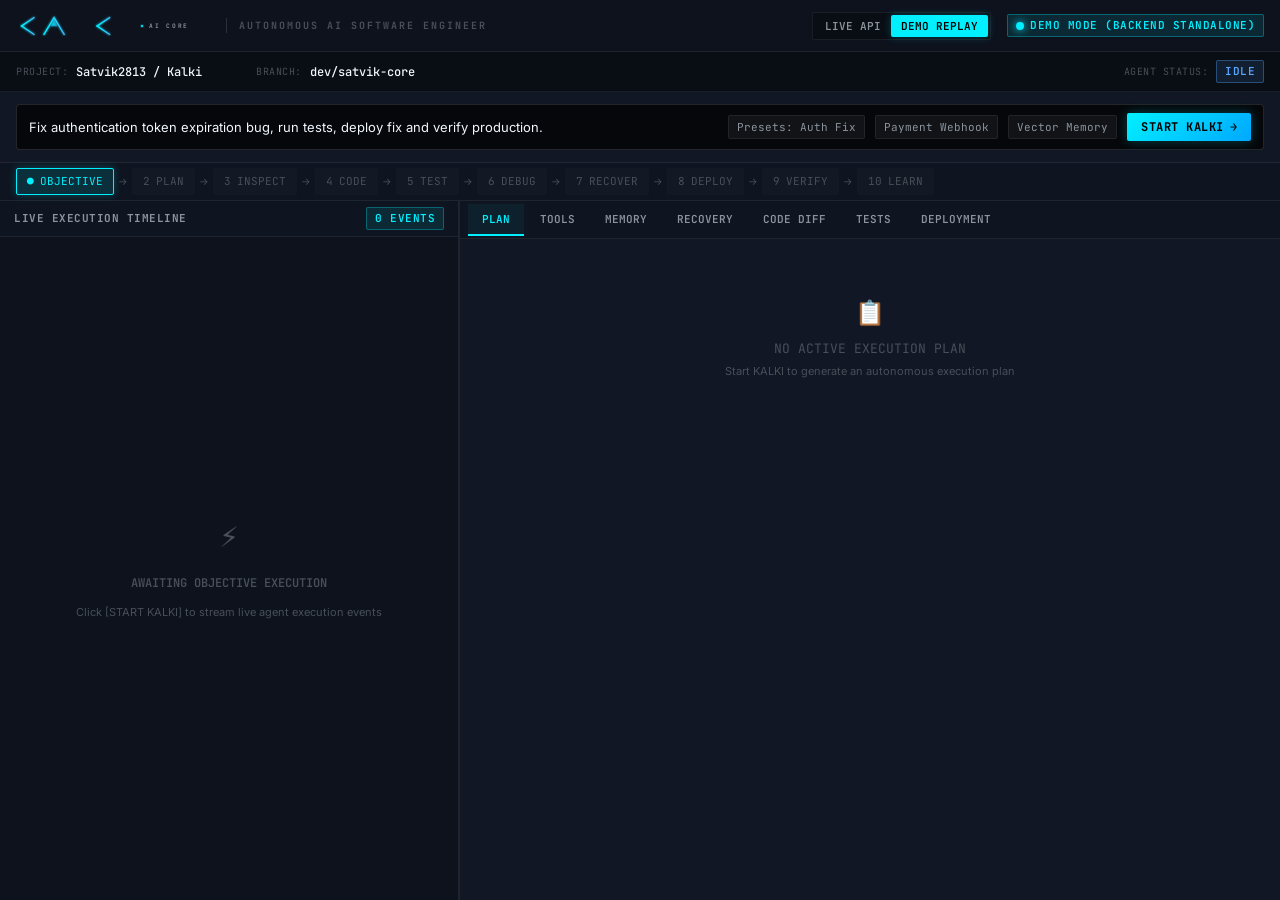
==== frontend/index.html @ 04164a13 "chore(frontend): initialize KALKI dashboard and autonomous execution workspace" ====
<!DOCTYPE html>
<html lang="en">
<head>
  <meta charset="UTF-8" />
  <meta name="viewport" content="width=device-width, initial-scale=1.0" />
  <title>KALKI — Autonomous AI Software Engineer</title>
  
  <!-- Google Fonts: Inter & JetBrains Mono -->
  <link rel="preconnect" href="https://fonts.googleapis.com">
  <link rel="preconnect" href="https://fonts.gstatic.com" crossorigin>
  <link href="https://fonts.googleapis.com/css2?family=Inter:wght@400;500;600;700&family=JetBrains+Mono:wght@400;500;600;700&display=swap" rel="stylesheet">
  
  <!-- CSS Styles -->
  <link rel="stylesheet" href="css/kalki-theme.css" />
  <link rel="stylesheet" href="css/components.css" />
</head>
<body>
  <div id="app-container">
    <!-- Header Component Target -->
    <div id="header-target"></div>

    <!-- Objective Input Component Target -->
    <div id="objective-target"></div>

    <!-- Stage Pipeline Ribbon Component Target -->
    <div id="stage-target"></div>

    <!-- Main Workspace (Split View) -->
    <main class="workspace-grid">
      <!-- Left HERO: Live Execution Timeline -->
      <section id="timeline-target" class="timeline-panel"></section>

      <!-- Right Work Area: Tabbed Control Center -->
      <section class="control-tabs-panel">
        <nav class="tabs-header">
          <button class="tab-btn active" data-tab="tab-plan">PLAN</button>
          <button class="tab-btn" data-tab="tab-tools">TOOLS</button>
          <button class="tab-btn" data-tab="tab-memory">MEMORY</button>
          <button class="tab-btn" data-tab="tab-recovery">RECOVERY</button>
          <button class="tab-btn" data-tab="tab-code">CODE DIFF</button>
          <button class="tab-btn" data-tab="tab-tests">TESTS</button>
          <button class="tab-btn" data-tab="tab-deploy">DEPLOYMENT</button>
        </nav>

        <div class="tab-content-area">
          <div id="tab-plan" class="tab-pane active"></div>
          <div id="tab-tools" class="tab-pane"></div>
          <div id="tab-memory" class="tab-pane"></div>
          <div id="tab-recovery" class="tab-pane"></div>
          <div id="tab-code" class="tab-pane"></div>
          <div id="tab-tests" class="tab-pane"></div>
          <div id="tab-deploy" class="tab-pane"></div>
        </div>
      </section>
    </main>
  </div>

  <!-- Entry Script -->
  <script type="module" src="js/app.js"></script>
</body>
</html>
---- frontend/css/kalki-theme.css ----
/* ==========================================================================
   KALKI — AUTONOMOUS AI SOFTWARE ENGINEER
   Theme & Design System Tokens
   ========================================================================== */

:root {
  /* Color Palette - Dark Engineering Environment */
  --bg-darkest: #05070a;
  --bg-dark: #090d14;
  --bg-surface: #0d121d;
  --bg-surface-hover: #131b2a;
  --bg-panel: #111724;
  --bg-panel-header: #0e1420;

  /* Text Colors */
  --text-primary: #f0f6fc;
  --text-secondary: #8b949e;
  --text-muted: #484f58;
  --text-bright: #ffffff;

  /* Accent & State Colors */
  --accent-cyan: #00f0ff;
  --accent-cyan-glow: rgba(0, 240, 255, 0.25);
  --accent-blue: #38bdf8;
  --accent-blue-glow: rgba(56, 189, 248, 0.25);
  --accent-purple: #a371f7;
  --accent-purple-glow: rgba(163, 113, 247, 0.25);

  /* Status Colors */
  --color-success: #3fb950;
  --color-success-bg: rgba(63, 185, 80, 0.12);
  --color-success-border: rgba(63, 185, 80, 0.35);

  --color-failure: #f85149;
  --color-failure-bg: rgba(248, 81, 73, 0.12);
  --color-failure-border: rgba(248, 81, 73, 0.35);

  --color-warning: #d29922;
  --color-warning-bg: rgba(210, 153, 34, 0.12);
  --color-warning-border: rgba(210, 153, 34, 0.35);

  --color-active: #58a6ff;
  --color-active-bg: rgba(88, 166, 255, 0.12);
  --color-active-border: rgba(88, 166, 255, 0.35);

  --color-memory: #a371f7;
  --color-memory-bg: rgba(163, 113, 247, 0.12);
  --color-memory-border: rgba(163, 113, 247, 0.35);

  /* Borders & Dividers */
  --border-subtle: rgba(255, 255, 255, 0.07);
  --border-main: rgba(255, 255, 255, 0.12);
  --border-cyan: rgba(0, 240, 255, 0.4);
  --border-glow: 0 0 10px rgba(0, 240, 255, 0.2);

  /* Fonts */
  --font-mono: 'JetBrains Mono', 'Fira Code', 'Cascadia Code', Consolas, monospace;
  --font-sans: 'Inter', system-ui, -apple-system, BlinkMacSystemFont, 'Segoe UI', Roboto, sans-serif;

  /* Layout Spacing */
  --radius-xs: 2px;
  --radius-sm: 4px;
  --radius-md: 6px;
  --radius-lg: 8px;
}

/* Reset & Base Reset */
* {
  box-sizing: border-box;
  margin: 0;
  padding: 0;
}

html, body {
  width: 100%;
  height: 100%;
  background-color: var(--bg-darkest);
  color: var(--text-primary);
  font-family: var(--font-sans);
  font-size: 13px;
  line-height: 1.5;
  overflow: hidden;
  -webkit-font-smoothing: antialiased;
  -moz-osx-font-smoothing: grayscale;
}

/* Background Engineering Grid Pattern */
body::before {
  content: '';
  position: fixed;
  top: 0;
  left: 0;
  width: 100vw;
  height: 100vh;
  background-image: 
    linear-gradient(to right, rgba(255, 255, 255, 0.02) 1px, transparent 1px),
    linear-gradient(to bottom, rgba(255, 255, 255, 0.02) 1px, transparent 1px);
  background-size: 40px 40px;
  pointer-events: none;
  z-index: 0;
}

/* Scrollbar Customization */
::-webkit-scrollbar {
  width: 6px;
  height: 6px;
}
::-webkit-scrollbar-track {
  background: var(--bg-dark);
}
::-webkit-scrollbar-thumb {
  background: var(--border-main);
  border-radius: var(--radius-xs);
}
::-webkit-scrollbar-thumb:hover {
  background: var(--text-muted);
}

/* Utility Monospace Classes */
.font-mono {
  font-family: var(--font-mono);
}

/* Utility Badges */
.badge {
  display: inline-flex;
  align-items: center;
  gap: 5px;
  padding: 2px 8px;
  border-radius: var(--radius-xs);
  font-family: var(--font-mono);
  font-size: 11px;
  font-weight: 600;
  letter-spacing: 0.5px;
  text-transform: uppercase;
  border: 1px solid transparent;
}

.badge-success {
  background: var(--color-success-bg);
  color: var(--color-success);
  border-color: var(--color-success-border);
}

.badge-failure {
  background: var(--color-failure-bg);
  color: var(--color-failure);
  border-color: var(--color-failure-border);
}

.badge-warning {
  background: var(--color-warning-bg);
  color: var(--color-warning);
  border-color: var(--color-warning-border);
}

.badge-active {
  background: var(--color-active-bg);
  color: var(--color-active);
  border-color: var(--color-active-border);
}

.badge-cyan {
  background: rgba(0, 240, 255, 0.1);
  color: var(--accent-cyan);
  border-color: rgba(0, 240, 255, 0.3);
}

.badge-purple {
  background: var(--color-memory-bg);
  color: var(--color-memory);
  border-color: var(--color-memory-border);
}

/* Status Indicator Dot */
.status-dot {
  width: 8px;
  height: 8px;
  border-radius: 50%;
  display: inline-block;
}

.status-dot.active {
  background-color: var(--accent-cyan);
  box-shadow: 0 0 8px var(--accent-cyan);
  animation: pulse-glow 2s infinite ease-in-out;
}

.status-dot.success {
  background-color: var(--color-success);
  box-shadow: 0 0 6px var(--color-success);
}

.status-dot.failure {
  background-color: var(--color-failure);
  box-shadow: 0 0 6px var(--color-failure);
}

.status-dot.warning {
  background-color: var(--color-warning);
  box-shadow: 0 0 6px var(--color-warning);
}

@keyframes pulse-glow {
  0%, 100% {
    opacity: 1;
    box-shadow: 0 0 8px var(--accent-cyan);
  }
  50% {
    opacity: 0.4;
    box-shadow: 0 0 2px var(--accent-cyan);
  }
}
---- frontend/css/components.css ----
/* ==========================================================================
   KALKI — Component Layout & Control Center Panel Styles
   ========================================================================== */

#app-container {
  display: flex;
  flex-direction: column;
  height: 100vh;
  width: 100vw;
  position: relative;
  z-index: 1;
}

/* --------------------------------------------------------------------------
   Header Bar
   -------------------------------------------------------------------------- */
.header-bar {
  display: flex;
  align-items: center;
  justify-content: space-between;
  height: 52px;
  padding: 0 16px;
  background: var(--bg-surface);
  border-bottom: 1px solid var(--border-subtle);
  flex-shrink: 0;
}

.header-left {
  display: flex;
  align-items: center;
  gap: 20px;
}

.kalki-wordmark-container {
  display: flex;
  align-items: center;
  gap: 12px;
}

.kalki-logo-svg {
  height: 28px;
  width: auto;
}

.kalki-subtitle {
  font-family: var(--font-mono);
  font-size: 10px;
  font-weight: 700;
  letter-spacing: 2px;
  color: var(--text-muted);
  text-transform: uppercase;
  border-left: 1px solid var(--border-main);
  padding-left: 12px;
}

.header-right {
  display: flex;
  align-items: center;
  gap: 16px;
}

.mode-toggle-group {
  display: flex;
  background: var(--bg-dark);
  border: 1px solid var(--border-subtle);
  border-radius: var(--radius-xs);
  padding: 2px;
}

.mode-btn {
  background: transparent;
  border: none;
  color: var(--text-secondary);
  font-family: var(--font-mono);
  font-size: 11px;
  font-weight: 600;
  padding: 4px 10px;
  cursor: pointer;
  border-radius: var(--radius-xs);
  transition: all 0.2s ease;
}

.mode-btn.active {
  background: var(--accent-cyan);
  color: #000;
  box-shadow: 0 0 8px var(--accent-cyan-glow);
}

/* --------------------------------------------------------------------------
   Project & Context Bar
   -------------------------------------------------------------------------- */
.context-bar {
  display: grid;
  grid-template-columns: 240px 1fr 220px;
  height: 40px;
  background: var(--bg-dark);
  border-bottom: 1px solid var(--border-subtle);
  align-items: center;
  padding: 0 16px;
  font-family: var(--font-mono);
  font-size: 12px;
  flex-shrink: 0;
}

.context-item {
  display: flex;
  align-items: center;
  gap: 8px;
  color: var(--text-secondary);
  white-space: nowrap;
  overflow: hidden;
  text-overflow: ellipsis;
}

.context-label {
  color: var(--text-muted);
  font-size: 10px;
  text-transform: uppercase;
  letter-spacing: 0.5px;
}

.context-val {
  color: var(--text-primary);
  font-weight: 500;
}

/* --------------------------------------------------------------------------
   Objective Input Area
   -------------------------------------------------------------------------- */
.objective-section {
  padding: 12px 16px;
  background: var(--bg-panel);
  border-bottom: 1px solid var(--border-subtle);
  flex-shrink: 0;
}

.objective-box {
  display: flex;
  gap: 12px;
  background: var(--bg-darkest);
  border: 1px solid var(--border-main);
  border-radius: var(--radius-sm);
  padding: 8px 12px;
  transition: border-color 0.2s ease;
}

.objective-box:focus-within {
  border-color: var(--accent-cyan);
  box-shadow: 0 0 10px var(--accent-cyan-glow);
}

.objective-input {
  flex: 1;
  background: transparent;
  border: none;
  color: var(--text-primary);
  font-family: var(--font-sans);
  font-size: 13px;
  outline: none;
}

.objective-actions {
  display: flex;
  align-items: center;
  gap: 10px;
}

.preset-btn {
  background: rgba(255, 255, 255, 0.05);
  border: 1px solid var(--border-subtle);
  color: var(--text-secondary);
  font-family: var(--font-mono);
  font-size: 11px;
  padding: 4px 8px;
  border-radius: var(--radius-xs);
  cursor: pointer;
  transition: all 0.2s ease;
}

.preset-btn:hover {
  background: rgba(255, 255, 255, 0.1);
  color: var(--text-primary);
}

.btn-kalki-primary {
  background: linear-gradient(135deg, var(--accent-cyan), #00a8ff);
  color: #000;
  font-family: var(--font-mono);
  font-size: 12px;
  font-weight: 700;
  padding: 6px 14px;
  border: none;
  border-radius: var(--radius-xs);
  cursor: pointer;
  letter-spacing: 0.5px;
  display: flex;
  align-items: center;
  gap: 6px;
  box-shadow: 0 0 12px var(--accent-cyan-glow);
  transition: transform 0.1s ease, box-shadow 0.2s ease;
}

.btn-kalki-primary:hover {
  transform: translateY(-1px);
  box-shadow: 0 0 16px var(--accent-cyan);
}

/* --------------------------------------------------------------------------
   Execution Workflow Stage Ribbon
   -------------------------------------------------------------------------- */
.stage-ribbon {
  display: flex;
  align-items: center;
  justify-content: space-between;
  height: 38px;
  background: var(--bg-panel-header);
  border-bottom: 1px solid var(--border-subtle);
  padding: 0 16px;
  flex-shrink: 0;
}

.stage-pipeline {
  display: flex;
  align-items: center;
  gap: 4px;
  width: 100%;
}

.stage-step {
  display: flex;
  align-items: center;
  gap: 6px;
  padding: 4px 10px;
  border-radius: var(--radius-xs);
  font-family: var(--font-mono);
  font-size: 11px;
  color: var(--text-muted);
  background: rgba(255, 255, 255, 0.02);
  border: 1px solid transparent;
  transition: all 0.3s ease;
}

.stage-step.completed {
  color: var(--color-success);
  background: var(--color-success-bg);
  border-color: var(--color-success-border);
}

.stage-step.active {
  color: var(--accent-cyan);
  background: rgba(0, 240, 255, 0.12);
  border-color: var(--accent-cyan);
  box-shadow: 0 0 8px var(--accent-cyan-glow);
  animation: pulse-glow 2s infinite;
}

.stage-step.failed {
  color: var(--color-failure);
  background: var(--color-failure-bg);
  border-color: var(--color-failure-border);
}

.stage-step.recovering {
  color: var(--color-warning);
  background: var(--color-warning-bg);
  border-color: var(--color-warning-border);
}

.stage-arrow {
  color: var(--text-muted);
  font-size: 10px;
}

/* --------------------------------------------------------------------------
   Main Execution Workspace (Split View)
   -------------------------------------------------------------------------- */
.workspace-grid {
  display: grid;
  grid-template-columns: 460px 1fr;
  flex: 1;
  overflow: hidden;
  background: var(--bg-darkest);
}

/* Left Hero: Live Execution Timeline */
.timeline-panel {
  display: flex;
  flex-direction: column;
  background: var(--bg-surface);
  border-right: 1px solid var(--border-subtle);
  overflow: hidden;
}

.panel-header {
  display: flex;
  align-items: center;
  justify-content: space-between;
  height: 36px;
  padding: 0 14px;
  background: var(--bg-panel-header);
  border-bottom: 1px solid var(--border-subtle);
  font-family: var(--font-mono);
  font-size: 11px;
  font-weight: 700;
  letter-spacing: 0.5px;
  color: var(--text-secondary);
  text-transform: uppercase;
}

.timeline-stream {
  flex: 1;
  overflow-y: auto;
  padding: 12px;
  display: flex;
  flex-direction: column;
  gap: 8px;
}

.timeline-event-card {
  display: flex;
  flex-direction: column;
  gap: 4px;
  background: var(--bg-panel);
  border: 1px solid var(--border-subtle);
  border-radius: var(--radius-sm);
  padding: 8px 10px;
  font-family: var(--font-mono);
  font-size: 12px;
  transition: all 0.2s ease;
  position: relative;
}

.timeline-event-card:hover {
  border-color: var(--border-main);
  background: var(--bg-surface-hover);
}

.timeline-event-card.type-PLAN_CREATED { border-left: 3px solid var(--accent-blue); }
.timeline-event-card.type-TOOL_STARTED { border-left: 3px solid var(--accent-cyan); }
.timeline-event-card.type-TOOL_COMPLETED { border-left: 3px solid var(--color-success); }
.timeline-event-card.type-TOOL_FAILED { border-left: 3px solid var(--color-failure); }
.timeline-event-card.type-MEMORY_RETRIEVED { border-left: 3px solid var(--accent-purple); }
.timeline-event-card.type-RECOVERY_STARTED { border-left: 3px solid var(--color-warning); }
.timeline-event-card.type-CODE_CHANGED { border-left: 3px solid #e36049; }

.event-meta-row {
  display: flex;
  align-items: center;
  justify-content: space-between;
}

.event-time {
  color: var(--text-muted);
  font-size: 11px;
}

.event-message {
  color: var(--text-primary);
  font-size: 12px;
  line-height: 1.4;
  word-break: break-word;
}

.event-details-json {
  margin-top: 6px;
  padding: 6px;
  background: rgba(0, 0, 0, 0.4);
  border: 1px solid var(--border-subtle);
  border-radius: var(--radius-xs);
  font-size: 11px;
  color: #a5d6ff;
  max-height: 120px;
  overflow-y: auto;
  white-space: pre-wrap;
}

/* Right Work Area: Tabbed Control Center */
.control-tabs-panel {
  display: flex;
  flex-direction: column;
  background: var(--bg-panel);
  overflow: hidden;
}

.tabs-header {
  display: flex;
  align-items: center;
  height: 38px;
  background: var(--bg-panel-header);
  border-bottom: 1px solid var(--border-subtle);
  padding: 0 8px;
  gap: 2px;
  overflow-x: auto;
  flex-shrink: 0;
}

.tab-btn {
  background: transparent;
  border: none;
  color: var(--text-secondary);
  font-family: var(--font-mono);
  font-size: 11px;
  font-weight: 600;
  padding: 8px 14px;
  cursor: pointer;
  border-bottom: 2px solid transparent;
  transition: all 0.2s ease;
  white-space: nowrap;
}

.tab-btn:hover {
  color: var(--text-primary);
  background: rgba(255, 255, 255, 0.02);
}

.tab-btn.active {
  color: var(--accent-cyan);
  border-bottom-color: var(--accent-cyan);
  background: rgba(0, 240, 255, 0.05);
}

.tab-content-area {
  flex: 1;
  overflow-y: auto;
  padding: 16px;
}

.tab-pane {
  display: none;
  height: 100%;
}

.tab-pane.active {
  display: block;
}

/* --------------------------------------------------------------------------
   Plan Panel Styles
   -------------------------------------------------------------------------- */
.plan-tree {
  display: flex;
  flex-direction: column;
  gap: 10px;
}

.plan-item {
  display: flex;
  align-items: flex-start;
  gap: 12px;
  background: var(--bg-surface);
  border: 1px solid var(--border-subtle);
  border-radius: var(--radius-sm);
  padding: 12px;
  font-family: var(--font-mono);
  transition: all 0.2s ease;
}

.plan-item.active {
  border-color: var(--accent-cyan);
  box-shadow: 0 0 10px var(--accent-cyan-glow);
  background: rgba(0, 240, 255, 0.03);
}

.plan-item-num {
  color: var(--text-muted);
  font-size: 12px;
  font-weight: 700;
  width: 24px;
}

.plan-item-body {
  flex: 1;
  display: flex;
  flex-direction: column;
  gap: 4px;
}

.plan-item-title {
  color: var(--text-primary);
  font-size: 13px;
  font-weight: 600;
}

.plan-item-tool {
  font-size: 11px;
  color: var(--accent-blue);
}

/* --------------------------------------------------------------------------
   Tool Activity Grid
   -------------------------------------------------------------------------- */
.tools-grid {
  display: grid;
  grid-template-columns: repeat(auto-fill, minmax(200px, 1fr));
  gap: 12px;
  margin-bottom: 16px;
}

.tool-card {
  background: var(--bg-surface);
  border: 1px solid var(--border-subtle);
  border-radius: var(--radius-sm);
  padding: 12px;
  display: flex;
  align-items: center;
  justify-content: space-between;
  font-family: var(--font-mono);
}

.tool-card.active {
  border-color: var(--accent-cyan);
  box-shadow: 0 0 8px var(--accent-cyan-glow);
}

/* --------------------------------------------------------------------------
   Memory Panel Cards
   -------------------------------------------------------------------------- */
.memory-card {
  background: var(--bg-surface);
  border: 1px solid var(--color-memory-border);
  border-radius: var(--radius-md);
  padding: 16px;
  margin-bottom: 12px;
  box-shadow: 0 0 15px var(--accent-purple-glow);
}

.memory-header {
  display: flex;
  align-items: center;
  justify-content: space-between;
  margin-bottom: 10px;
}

.memory-similarity {
  font-family: var(--font-mono);
  font-size: 14px;
  font-weight: 700;
  color: var(--accent-purple);
}

/* --------------------------------------------------------------------------
   Failure Recovery Stepper
   -------------------------------------------------------------------------- */
.recovery-container {
  display: flex;
  flex-direction: column;
  gap: 12px;
  background: var(--bg-surface);
  border: 1px solid var(--color-warning-border);
  border-radius: var(--radius-md);
  padding: 16px;
}

.recovery-step {
  display: flex;
  align-items: center;
  gap: 12px;
  padding: 8px 12px;
  background: var(--bg-dark);
  border: 1px solid var(--border-subtle);
  border-radius: var(--radius-xs);
  font-family: var(--font-mono);
  font-size: 12px;
}

/* --------------------------------------------------------------------------
   Code Diff Viewer
   -------------------------------------------------------------------------- */
.diff-container {
  display: flex;
  flex-direction: column;
  height: 100%;
  background: var(--bg-darkest);
  border: 1px solid var(--border-subtle);
  border-radius: var(--radius-sm);
  overflow: hidden;
  font-family: var(--font-mono);
}

.diff-header {
  display: flex;
  align-items: center;
  justify-content: space-between;
  padding: 8px 12px;
  background: var(--bg-panel-header);
  border-bottom: 1px solid var(--border-subtle);
  font-size: 12px;
}

.diff-body {
  flex: 1;
  overflow-y: auto;
  padding: 12px;
  font-size: 12px;
  line-height: 1.6;
}

.diff-line {
  display: flex;
  white-space: pre-wrap;
}

.diff-line.add {
  background: rgba(63, 185, 80, 0.15);
  color: #7ee787;
}

.diff-line.del {
  background: rgba(248, 81, 73, 0.15);
  color: #ffa198;
}

.diff-num {
  width: 40px;
  color: var(--text-muted);
  user-select: none;
}

/* --------------------------------------------------------------------------
   Human Approval Modal / Banner
   -------------------------------------------------------------------------- */
.approval-banner {
  background: var(--color-warning-bg);
  border: 1px solid var(--color-warning-border);
  border-radius: var(--radius-md);
  padding: 16px;
  margin-bottom: 16px;
  display: flex;
  align-items: center;
  justify-content: space-between;
}

.approval-actions {
  display: flex;
  gap: 10px;
}

.btn-approve {
  background: var(--color-success);
  color: #000;
  font-family: var(--font-mono);
  font-weight: 700;
  padding: 6px 14px;
  border: none;
  border-radius: var(--radius-xs);
  cursor: pointer;
}
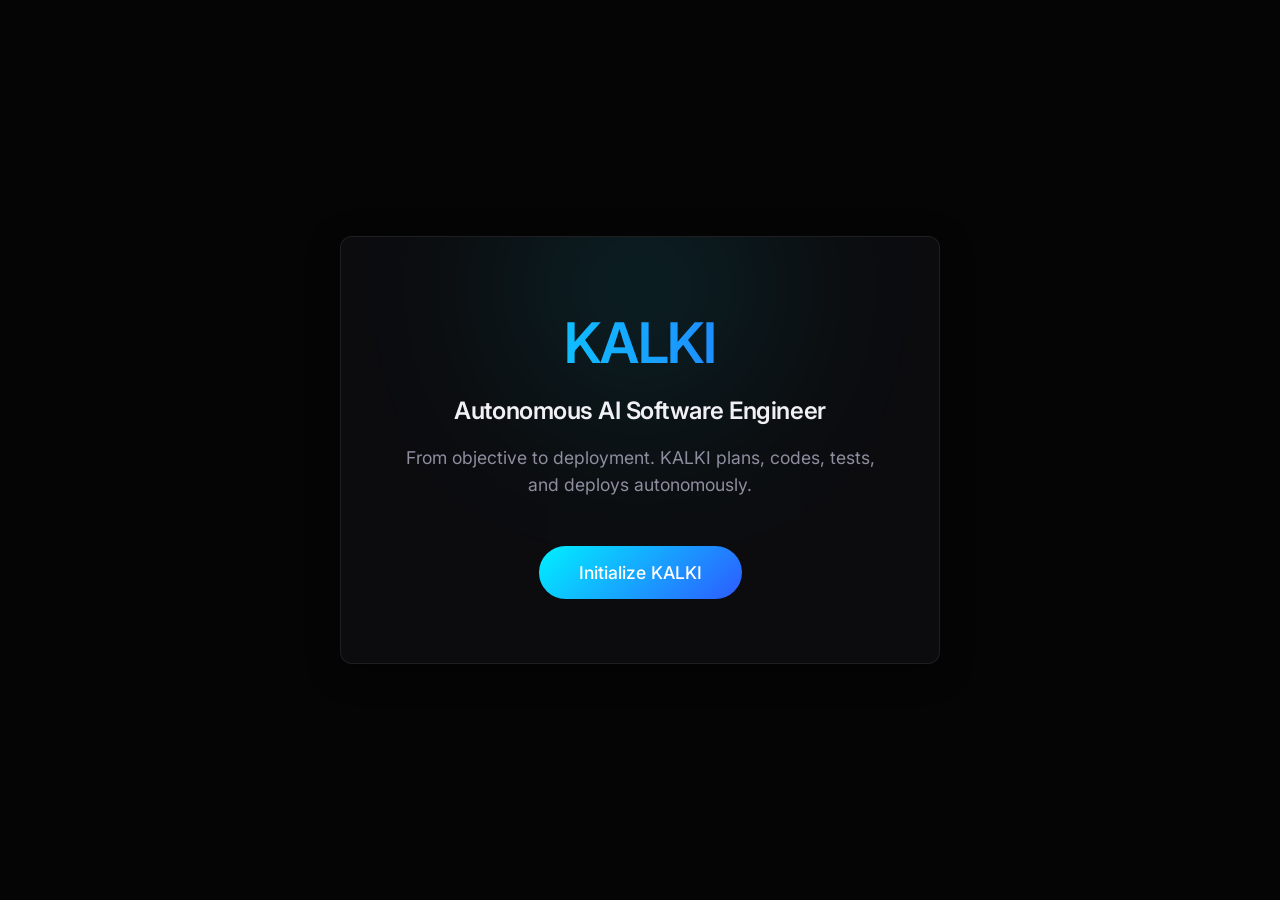
==== commit 93e07c83: "feat(frontend): premium UI with landing/auth/project-selection flow - Landing view: glassmorphism he" ====
--- a/frontend/index.html
+++ b/frontend/index.html
@@ -15,44 +15,104 @@
   <link rel="stylesheet" href="css/components.css" />
 </head>
 <body>
+  
+  <!-- View Container -->
   <div id="app-container">
-    <!-- Header Component Target -->
-    <div id="header-target"></div>
 
-    <!-- Objective Input Component Target -->
-    <div id="objective-target"></div>
+    <!-- 1. LANDING VIEW -->
+    <section id="landing-view" class="view-section active">
+      <div class="landing-hero glass-panel">
+        <div class="glow-orb"></div>
+        <h1 class="text-gradient">KALKI</h1>
+        <h2>Autonomous AI Software Engineer</h2>
+        <p class="subtitle">From objective to deployment. KALKI plans, codes, tests, and deploys autonomously.</p>
+        <button id="btn-enter-kalki" class="btn btn-accent btn-large mt-4">Initialize KALKI</button>
+      </div>
+    </section>
 
-    <!-- Stage Pipeline Ribbon Component Target -->
-    <div id="stage-target"></div>
+    <!-- 2. AUTH VIEW -->
+    <section id="auth-view" class="view-section hidden">
+      <div class="auth-card glass-panel">
+        <h2>Authentication</h2>
+        <p class="text-muted mb-4">Secure connection required for deployment tools.</p>
+        <button class="btn btn-primary w-100 mb-2" id="btn-auth-google" disabled>
+          <svg width="18" height="18" viewBox="0 0 24 24" fill="currentColor"><path d="M12.545,10.239v3.821h5.445c-0.712,2.315-2.647,3.972-5.445,3.972c-3.332,0-6.033-2.701-6.033-6.032s2.701-6.032,6.033-6.032c1.498,0,2.866,0.549,3.921,1.453l2.814-2.814C17.503,2.988,15.139,2,12.545,2C7.021,2,2.543,6.477,2.543,12s4.478,10,10.002,10c8.396,0,10.249-7.85,9.426-11.761H12.545z"/></svg>
+          Continue with Google (Deferred)
+        </button>
+        <button class="btn w-100" id="btn-auth-guest">Continue as Guest (Local Only)</button>
+      </div>
+    </section>
 
-    <!-- Main Workspace (Split View) -->
-    <main class="workspace-grid">
-      <!-- Left HERO: Live Execution Timeline -->
-      <section id="timeline-target" class="timeline-panel"></section>
+    <!-- 3. PROJECT SELECTION VIEW -->
+    <section id="project-view" class="view-section hidden">
+      <div class="project-card glass-panel">
+        <h2>Select Project</h2>
+        <p class="text-muted mb-4">Choose your target engineering environment.</p>
+        
+        <div class="project-options">
+          <div class="project-option" id="opt-github">
+            <h3>GitHub Repository</h3>
+            <p class="text-muted">Remote PR workflow</p>
+          </div>
+          <div class="project-option" id="opt-vercel">
+            <h3>Vercel Project</h3>
+            <p class="text-muted">Cloud deployment</p>
+          </div>
+          <div class="project-option" id="opt-local">
+            <h3>Local Workspace</h3>
+            <p class="text-muted">Filesystem access</p>
+          </div>
+        </div>
 
-      <!-- Right Work Area: Tabbed Control Center -->
-      <section class="control-tabs-panel">
-        <nav class="tabs-header">
-          <button class="tab-btn active" data-tab="tab-plan">PLAN</button>
-          <button class="tab-btn" data-tab="tab-tools">TOOLS</button>
-          <button class="tab-btn" data-tab="tab-memory">MEMORY</button>
-          <button class="tab-btn" data-tab="tab-recovery">RECOVERY</button>
-          <button class="tab-btn" data-tab="tab-code">CODE DIFF</button>
-          <button class="tab-btn" data-tab="tab-tests">TESTS</button>
-          <button class="tab-btn" data-tab="tab-deploy">DEPLOYMENT</button>
-        </nav>
+        <div class="mt-4 flex-between">
+          <button class="btn" id="btn-back-auth">Back</button>
+          <button class="btn btn-accent" id="btn-confirm-project" disabled>Confirm Environment</button>
+        </div>
+      </div>
+    </section>
 
-        <div class="tab-content-area">
-          <div id="tab-plan" class="tab-pane active"></div>
-          <div id="tab-tools" class="tab-pane"></div>
-          <div id="tab-memory" class="tab-pane"></div>
-          <div id="tab-recovery" class="tab-pane"></div>
-          <div id="tab-code" class="tab-pane"></div>
-          <div id="tab-tests" class="tab-pane"></div>
-          <div id="tab-deploy" class="tab-pane"></div>
-        </div>
-      </section>
-    </main>
+    <!-- 4. MAIN WORKSPACE VIEW -->
+    <section id="workspace-view" class="view-section hidden">
+      
+      <!-- Header Component Target -->
+      <div id="header-target"></div>
+
+      <!-- Objective Input Component Target -->
+      <div id="objective-target"></div>
+
+      <!-- Stage Pipeline Ribbon Component Target -->
+      <div id="stage-target"></div>
+
+      <!-- Main Workspace (Split View) -->
+      <main class="workspace-grid">
+        <!-- Left HERO: Live Execution Timeline -->
+        <section id="timeline-target" class="timeline-panel glass-panel"></section>
+
+        <!-- Right Work Area: Tabbed Control Center -->
+        <section class="control-tabs-panel glass-panel">
+          <nav class="tabs-header">
+            <button class="tab-btn active" data-tab="tab-plan">PLAN</button>
+            <button class="tab-btn" data-tab="tab-tools">TOOLS</button>
+            <button class="tab-btn" data-tab="tab-memory">MEMORY</button>
+            <button class="tab-btn" data-tab="tab-recovery">RECOVERY</button>
+            <button class="tab-btn" data-tab="tab-code">CODE DIFF</button>
+            <button class="tab-btn" data-tab="tab-tests">TESTS</button>
+            <button class="tab-btn" data-tab="tab-deploy">DEPLOYMENT</button>
+          </nav>
+
+          <div class="tab-content-area">
+            <div id="tab-plan" class="tab-pane active"></div>
+            <div id="tab-tools" class="tab-pane"></div>
+            <div id="tab-memory" class="tab-pane"></div>
+            <div id="tab-recovery" class="tab-pane"></div>
+            <div id="tab-code" class="tab-pane"></div>
+            <div id="tab-tests" class="tab-pane"></div>
+            <div id="tab-deploy" class="tab-pane"></div>
+          </div>
+        </section>
+      </main>
+    </section>
+
   </div>
 
   <!-- Entry Script -->
--- a/frontend/css/kalki-theme.css
+++ b/frontend/css/kalki-theme.css
@@ -1,213 +1,197 @@
-/* ==========================================================================
-   KALKI — AUTONOMOUS AI SOFTWARE ENGINEER
-   Theme & Design System Tokens
-   ========================================================================== */
-
 :root {
-  /* Color Palette - Dark Engineering Environment */
-  --bg-darkest: #05070a;
-  --bg-dark: #090d14;
-  --bg-surface: #0d121d;
-  --bg-surface-hover: #131b2a;
-  --bg-panel: #111724;
-  --bg-panel-header: #0e1420;
-
+  /* Typography */
+  --font-primary: 'Inter', -apple-system, sans-serif;
+  --font-mono: 'JetBrains Mono', 'Fira Code', monospace;
+  
+  /* Color Palette - Deep Premium Dark */
+  --bg-darker: #050505;
+  --bg-dark: #0a0a0c;
+  --bg-panel: #111114;
+  --bg-glass: rgba(17, 17, 20, 0.7);
+  --bg-glass-hover: rgba(25, 25, 30, 0.8);
+  
+  /* Core Accents */
+  --accent-cyan: #00f0ff;
+  --accent-magenta: #ff003c;
+  --accent-blue: #2d5bff;
+  
   /* Text Colors */
-  --text-primary: #f0f6fc;
-  --text-secondary: #8b949e;
-  --text-muted: #484f58;
-  --text-bright: #ffffff;
-
-  /* Accent & State Colors */
-  --accent-cyan: #00f0ff;
-  --accent-cyan-glow: rgba(0, 240, 255, 0.25);
-  --accent-blue: #38bdf8;
-  --accent-blue-glow: rgba(56, 189, 248, 0.25);
-  --accent-purple: #a371f7;
-  --accent-purple-glow: rgba(163, 113, 247, 0.25);
-
+  --text-main: #f0f0f5;
+  --text-muted: #8e8e9f;
+  --text-dark: #1a1a20;
+  
   /* Status Colors */
-  --color-success: #3fb950;
-  --color-success-bg: rgba(63, 185, 80, 0.12);
-  --color-success-border: rgba(63, 185, 80, 0.35);
-
-  --color-failure: #f85149;
-  --color-failure-bg: rgba(248, 81, 73, 0.12);
-  --color-failure-border: rgba(248, 81, 73, 0.35);
-
-  --color-warning: #d29922;
-  --color-warning-bg: rgba(210, 153, 34, 0.12);
-  --color-warning-border: rgba(210, 153, 34, 0.35);
-
-  --color-active: #58a6ff;
-  --color-active-bg: rgba(88, 166, 255, 0.12);
-  --color-active-border: rgba(88, 166, 255, 0.35);
-
-  --color-memory: #a371f7;
-  --color-memory-bg: rgba(163, 113, 247, 0.12);
-  --color-memory-border: rgba(163, 113, 247, 0.35);
-
-  /* Borders & Dividers */
-  --border-subtle: rgba(255, 255, 255, 0.07);
-  --border-main: rgba(255, 255, 255, 0.12);
-  --border-cyan: rgba(0, 240, 255, 0.4);
+  --status-success: #00ff88;
+  --status-warning: #ffb800;
+  --status-error: #ff3366;
+  --status-active: #00f0ff;
+  
+  /* Borders & Shadows */
+  --border-light: rgba(255, 255, 255, 0.08);
   --border-glow: 0 0 10px rgba(0, 240, 255, 0.2);
-
-  /* Fonts */
-  --font-mono: 'JetBrains Mono', 'Fira Code', 'Cascadia Code', Consolas, monospace;
-  --font-sans: 'Inter', system-ui, -apple-system, BlinkMacSystemFont, 'Segoe UI', Roboto, sans-serif;
-
-  /* Layout Spacing */
-  --radius-xs: 2px;
-  --radius-sm: 4px;
-  --radius-md: 6px;
-  --radius-lg: 8px;
+  --shadow-panel: 0 8px 32px rgba(0, 0, 0, 0.4);
+  
+  /* Layout Metrics */
+  --radius-sm: 6px;
+  --radius-md: 12px;
+  --radius-lg: 16px;
+  --transition: all 0.2s cubic-bezier(0.4, 0, 0.2, 1);
 }
 
-/* Reset & Base Reset */
 * {
   box-sizing: border-box;
   margin: 0;
   padding: 0;
 }
 
-html, body {
-  width: 100%;
-  height: 100%;
-  background-color: var(--bg-darkest);
-  color: var(--text-primary);
-  font-family: var(--font-sans);
-  font-size: 13px;
+body {
+  font-family: var(--font-primary);
+  background-color: var(--bg-darker);
+  color: var(--text-main);
   line-height: 1.5;
-  overflow: hidden;
+  overflow: hidden; /* Stop whole page scrolling */
   -webkit-font-smoothing: antialiased;
-  -moz-osx-font-smoothing: grayscale;
 }
 
-/* Background Engineering Grid Pattern */
-body::before {
-  content: '';
-  position: fixed;
-  top: 0;
-  left: 0;
-  width: 100vw;
-  height: 100vh;
-  background-image: 
-    linear-gradient(to right, rgba(255, 255, 255, 0.02) 1px, transparent 1px),
-    linear-gradient(to bottom, rgba(255, 255, 255, 0.02) 1px, transparent 1px);
-  background-size: 40px 40px;
-  pointer-events: none;
-  z-index: 0;
+/* Glassmorphism Utilities */
+.glass-panel {
+  background: var(--bg-glass);
+  backdrop-filter: blur(12px);
+  -webkit-backdrop-filter: blur(12px);
+  border: 1px solid var(--border-light);
+  border-radius: var(--radius-md);
+  box-shadow: var(--shadow-panel);
 }
 
-/* Scrollbar Customization */
+/* Typography Utilities */
+.text-gradient {
+  background: linear-gradient(90deg, var(--accent-cyan), var(--accent-blue));
+  -webkit-background-clip: text;
+  -webkit-text-fill-color: transparent;
+}
+
+h1, h2, h3, h4 {
+  font-weight: 600;
+  letter-spacing: -0.02em;
+}
+
+.mono {
+  font-family: var(--font-mono);
+}
+
+/* Base Buttons */
+.btn {
+  background: var(--bg-panel);
+  color: var(--text-main);
+  border: 1px solid var(--border-light);
+  padding: 0.5rem 1rem;
+  border-radius: var(--radius-sm);
+  font-family: var(--font-primary);
+  font-weight: 500;
+  font-size: 0.875rem;
+  cursor: pointer;
+  transition: var(--transition);
+  display: inline-flex;
+  align-items: center;
+  justify-content: center;
+  gap: 0.5rem;
+}
+
+.btn:hover {
+  background: var(--bg-glass-hover);
+  border-color: rgba(255, 255, 255, 0.2);
+}
+
+.btn-primary {
+  background: var(--text-main);
+  color: var(--bg-darker);
+  border: none;
+}
+
+.btn-primary:hover {
+  background: #fff;
+  transform: translateY(-1px);
+  box-shadow: var(--border-glow);
+}
+
+.btn-accent {
+  background: linear-gradient(135deg, var(--accent-cyan), var(--accent-blue));
+  color: #fff;
+  border: none;
+}
+
+.btn-accent:hover {
+  filter: brightness(1.2);
+  box-shadow: 0 0 15px rgba(0, 240, 255, 0.4);
+}
+
+/* Badges */
+.badge {
+  padding: 0.25rem 0.75rem;
+  border-radius: 9999px;
+  font-size: 0.75rem;
+  font-weight: 600;
+  text-transform: uppercase;
+  letter-spacing: 0.05em;
+  display: inline-block;
+}
+
+.badge-active {
+  background: rgba(0, 240, 255, 0.1);
+  color: var(--accent-cyan);
+  border: 1px solid rgba(0, 240, 255, 0.2);
+  box-shadow: var(--border-glow);
+}
+
+.badge-success {
+  background: rgba(0, 255, 136, 0.1);
+  color: var(--status-success);
+  border: 1px solid rgba(0, 255, 136, 0.2);
+}
+
+.badge-warning {
+  background: rgba(255, 184, 0, 0.1);
+  color: var(--status-warning);
+  border: 1px solid rgba(255, 184, 0, 0.2);
+}
+
+.badge-error {
+  background: rgba(255, 51, 102, 0.1);
+  color: var(--status-error);
+  border: 1px solid rgba(255, 51, 102, 0.2);
+}
+
+/* Inputs */
+.input-base {
+  background: var(--bg-dark);
+  border: 1px solid var(--border-light);
+  color: var(--text-main);
+  border-radius: var(--radius-sm);
+  padding: 0.75rem 1rem;
+  font-family: var(--font-primary);
+  font-size: 0.9rem;
+  width: 100%;
+  transition: var(--transition);
+}
+
+.input-base:focus {
+  outline: none;
+  border-color: var(--accent-cyan);
+  box-shadow: 0 0 0 1px var(--accent-cyan);
+}
+
+/* Scrollbars */
 ::-webkit-scrollbar {
-  width: 6px;
-  height: 6px;
+  width: 8px;
+  height: 8px;
 }
 ::-webkit-scrollbar-track {
-  background: var(--bg-dark);
+  background: transparent;
 }
 ::-webkit-scrollbar-thumb {
-  background: var(--border-main);
-  border-radius: var(--radius-xs);
+  background: #333;
+  border-radius: 4px;
 }
 ::-webkit-scrollbar-thumb:hover {
   background: var(--text-muted);
 }
-
-/* Utility Monospace Classes */
-.font-mono {
-  font-family: var(--font-mono);
-}
-
-/* Utility Badges */
-.badge {
-  display: inline-flex;
-  align-items: center;
-  gap: 5px;
-  padding: 2px 8px;
-  border-radius: var(--radius-xs);
-  font-family: var(--font-mono);
-  font-size: 11px;
-  font-weight: 600;
-  letter-spacing: 0.5px;
-  text-transform: uppercase;
-  border: 1px solid transparent;
-}
-
-.badge-success {
-  background: var(--color-success-bg);
-  color: var(--color-success);
-  border-color: var(--color-success-border);
-}
-
-.badge-failure {
-  background: var(--color-failure-bg);
-  color: var(--color-failure);
-  border-color: var(--color-failure-border);
-}
-
-.badge-warning {
-  background: var(--color-warning-bg);
-  color: var(--color-warning);
-  border-color: var(--color-warning-border);
-}
-
-.badge-active {
-  background: var(--color-active-bg);
-  color: var(--color-active);
-  border-color: var(--color-active-border);
-}
-
-.badge-cyan {
-  background: rgba(0, 240, 255, 0.1);
-  color: var(--accent-cyan);
-  border-color: rgba(0, 240, 255, 0.3);
-}
-
-.badge-purple {
-  background: var(--color-memory-bg);
-  color: var(--color-memory);
-  border-color: var(--color-memory-border);
-}
-
-/* Status Indicator Dot */
-.status-dot {
-  width: 8px;
-  height: 8px;
-  border-radius: 50%;
-  display: inline-block;
-}
-
-.status-dot.active {
-  background-color: var(--accent-cyan);
-  box-shadow: 0 0 8px var(--accent-cyan);
-  animation: pulse-glow 2s infinite ease-in-out;
-}
-
-.status-dot.success {
-  background-color: var(--color-success);
-  box-shadow: 0 0 6px var(--color-success);
-}
-
-.status-dot.failure {
-  background-color: var(--color-failure);
-  box-shadow: 0 0 6px var(--color-failure);
-}
-
-.status-dot.warning {
-  background-color: var(--color-warning);
-  box-shadow: 0 0 6px var(--color-warning);
-}
-
-@keyframes pulse-glow {
-  0%, 100% {
-    opacity: 1;
-    box-shadow: 0 0 8px var(--accent-cyan);
-  }
-  50% {
-    opacity: 0.4;
-    box-shadow: 0 0 2px var(--accent-cyan);
-  }
-}
--- a/frontend/css/components.css
+++ b/frontend/css/components.css
@@ -645,3 +645,135 @@
   border-radius: var(--radius-xs);
   cursor: pointer;
 }
+
+/* View Sections */
+.view-section {
+  display: none;
+  width: 100%;
+  height: 100%;
+  align-items: center;
+  justify-content: center;
+  animation: fadeIn 0.3s ease-out;
+}
+.view-section.active {
+  display: flex;
+  flex-direction: column;
+}
+@keyframes fadeIn {
+  from { opacity: 0; transform: translateY(10px); }
+  to { opacity: 1; transform: translateY(0); }
+}
+
+/* Landing Hero */
+.landing-hero {
+  padding: 4rem;
+  text-align: center;
+  position: relative;
+  overflow: hidden;
+  max-width: 600px;
+}
+.glow-orb {
+  position: absolute;
+  top: -50px;
+  left: 50%;
+  transform: translateX(-50%);
+  width: 200px;
+  height: 200px;
+  background: var(--accent-cyan);
+  filter: blur(100px);
+  opacity: 0.15;
+  z-index: 0;
+}
+.landing-hero h1 {
+  font-size: 3.5rem;
+  margin-bottom: 0.5rem;
+  position: relative;
+  z-index: 1;
+}
+.landing-hero h2 {
+  font-size: 1.5rem;
+  color: var(--text-main);
+  margin-bottom: 1rem;
+  position: relative;
+  z-index: 1;
+}
+.landing-hero .subtitle {
+  color: var(--text-muted);
+  margin-bottom: 2rem;
+  font-size: 1.1rem;
+  position: relative;
+  z-index: 1;
+}
+.btn-large {
+  padding: 1rem 2.5rem;
+  font-size: 1.1rem;
+  border-radius: 99px;
+  position: relative;
+  z-index: 1;
+}
+
+/* Utility */
+.w-100 { width: 100%; }
+.mb-2 { margin-bottom: 0.5rem; }
+.mb-4 { margin-bottom: 1rem; }
+.mt-4 { margin-top: 1rem; }
+.flex-between { display: flex; justify-content: space-between; align-items: center; }
+.hidden { display: none !important; }
+
+/* Auth Card */
+.auth-card, .project-card {
+  padding: 2.5rem;
+  width: 100%;
+  max-width: 400px;
+  text-align: center;
+}
+
+/* Project Selection */
+.project-card {
+  max-width: 600px;
+}
+.project-options {
+  display: flex;
+  gap: 1rem;
+  margin-top: 1.5rem;
+}
+.project-option {
+  flex: 1;
+  background: var(--bg-panel);
+  border: 1px solid var(--border-light);
+  border-radius: var(--radius-md);
+  padding: 1.5rem 1rem;
+  cursor: pointer;
+  transition: var(--transition);
+}
+.project-option:hover {
+  background: var(--bg-glass-hover);
+  border-color: var(--accent-cyan);
+  transform: translateY(-2px);
+}
+.project-option.selected {
+  border-color: var(--accent-cyan);
+  background: rgba(0, 240, 255, 0.05);
+  box-shadow: 0 0 15px rgba(0, 240, 255, 0.1);
+}
+.project-option h3 {
+  font-size: 1.1rem;
+  margin-bottom: 0.5rem;
+}
+
+/* Responsive Overrides */
+@media (max-width: 768px) {
+  .workspace-grid {
+    grid-template-columns: 1fr;
+    grid-template-rows: auto 1fr;
+    overflow-y: auto;
+  }
+  .timeline-panel {
+    border-right: none;
+    border-bottom: 1px solid var(--border-light);
+    max-height: 40vh;
+  }
+  .project-options {
+    flex-direction: column;
+  }
+}
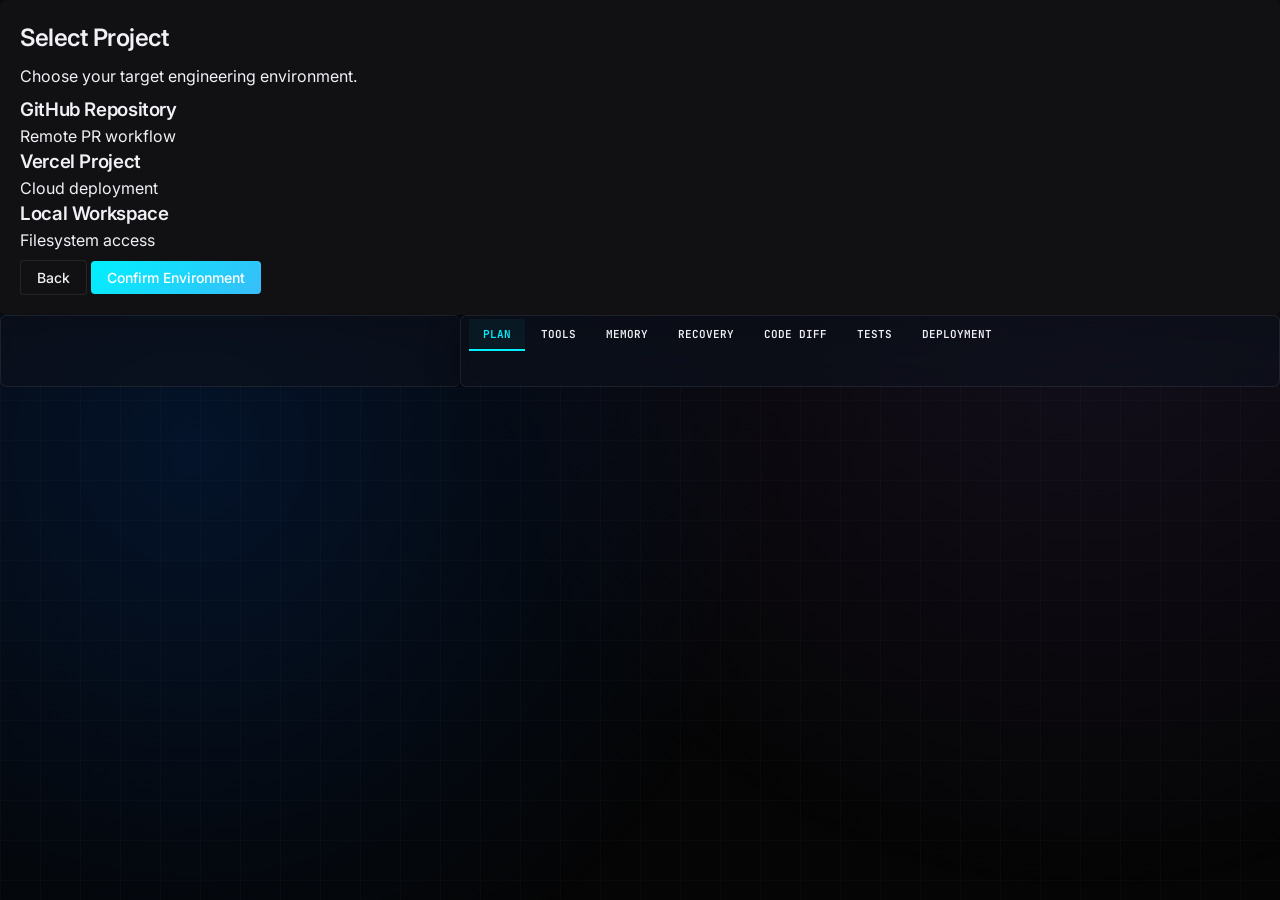
==== commit 7fa65b46: "feat: integrate premium UI redesign and github/vercel tools" ====
--- a/frontend/index.html
+++ b/frontend/index.html
@@ -5,10 +5,10 @@
   <meta name="viewport" content="width=device-width, initial-scale=1.0" />
   <title>KALKI — Autonomous AI Software Engineer</title>
   
-  <!-- Google Fonts: Inter & JetBrains Mono -->
+  <!-- Google Fonts: Inter, JetBrains Mono, Outfit -->
   <link rel="preconnect" href="https://fonts.googleapis.com">
   <link rel="preconnect" href="https://fonts.gstatic.com" crossorigin>
-  <link href="https://fonts.googleapis.com/css2?family=Inter:wght@400;500;600;700&family=JetBrains+Mono:wght@400;500;600;700&display=swap" rel="stylesheet">
+  <link href="https://fonts.googleapis.com/css2?family=Inter:wght@400;500;600;700&family=JetBrains+Mono:wght@400;500;600;700&family=Outfit:wght@400;500;600;700;800&display=swap" rel="stylesheet">
   
   <!-- CSS Styles -->
   <link rel="stylesheet" href="css/kalki-theme.css" />
@@ -18,30 +18,16 @@
   
   <!-- View Container -->
   <div id="app-container">
+    <!-- Onboarding Overlay (Login -> Project -> Objective) -->
+    <div id="onboarding-overlay" class="onboarding-overlay">
+      <div id="onboarding-content"></div>
+    </div>
 
-    <!-- 1. LANDING VIEW -->
-    <section id="landing-view" class="view-section active">
-      <div class="landing-hero glass-panel">
-        <div class="glow-orb"></div>
-        <h1 class="text-gradient">KALKI</h1>
-        <h2>Autonomous AI Software Engineer</h2>
-        <p class="subtitle">From objective to deployment. KALKI plans, codes, tests, and deploys autonomously.</p>
-        <button id="btn-enter-kalki" class="btn btn-accent btn-large mt-4">Initialize KALKI</button>
-      </div>
-    </section>
+    <!-- Header Component Target -->
+    <div id="header-target"></div>
 
-    <!-- 2. AUTH VIEW -->
-    <section id="auth-view" class="view-section hidden">
-      <div class="auth-card glass-panel">
-        <h2>Authentication</h2>
-        <p class="text-muted mb-4">Secure connection required for deployment tools.</p>
-        <button class="btn btn-primary w-100 mb-2" id="btn-auth-google" disabled>
-          <svg width="18" height="18" viewBox="0 0 24 24" fill="currentColor"><path d="M12.545,10.239v3.821h5.445c-0.712,2.315-2.647,3.972-5.445,3.972c-3.332,0-6.033-2.701-6.033-6.032s2.701-6.032,6.033-6.032c1.498,0,2.866,0.549,3.921,1.453l2.814-2.814C17.503,2.988,15.139,2,12.545,2C7.021,2,2.543,6.477,2.543,12s4.478,10,10.002,10c8.396,0,10.249-7.85,9.426-11.761H12.545z"/></svg>
-          Continue with Google (Deferred)
-        </button>
-        <button class="btn w-100" id="btn-auth-guest">Continue as Guest (Local Only)</button>
-      </div>
-    </section>
+    <!-- Stage Pipeline Ribbon Component Target -->
+    <div id="stage-target"></div>
 
     <!-- 3. PROJECT SELECTION VIEW -->
     <section id="project-view" class="view-section hidden">
--- a/frontend/css/kalki-theme.css
+++ b/frontend/css/kalki-theme.css
@@ -13,13 +13,26 @@
   /* Core Accents */
   --accent-cyan: #00f0ff;
   --accent-magenta: #ff003c;
-  --accent-blue: #2d5bff;
+  --accent-blue: #38bdf8;
+  --accent-cyan-glow: rgba(0, 240, 255, 0.35);
+  --accent-blue-glow: rgba(56, 189, 248, 0.35);
+  --accent-purple: #a371f7;
+  --accent-purple-glow: rgba(163, 113, 247, 0.35);
   
   /* Text Colors */
   --text-main: #f0f0f5;
   --text-muted: #8e8e9f;
   --text-dark: #1a1a20;
-  
+
+  /* Gradients */
+  --gradient-primary: linear-gradient(135deg, #00f0ff 0%, #0066ff 100%);
+  --gradient-purple: linear-gradient(135deg, #a371f7 0%, #d2a8ff 100%);
+  --gradient-success: linear-gradient(135deg, #3fb950 0%, #2ea043 100%);
+
+  /* Glassmorphism */
+  --glass-bg: rgba(13, 18, 29, 0.65);
+  --glass-border: rgba(255, 255, 255, 0.08);
+  --glass-blur: blur(12px);
   /* Status Colors */
   --status-success: #00ff88;
   --status-warning: #ffb800;
@@ -30,12 +43,18 @@
   --border-light: rgba(255, 255, 255, 0.08);
   --border-glow: 0 0 10px rgba(0, 240, 255, 0.2);
   --shadow-panel: 0 8px 32px rgba(0, 0, 0, 0.4);
-  
-  /* Layout Metrics */
-  --radius-sm: 6px;
-  --radius-md: 12px;
-  --radius-lg: 16px;
   --transition: all 0.2s cubic-bezier(0.4, 0, 0.2, 1);
+
+  /* Fonts */
+  --font-mono: 'JetBrains Mono', 'Fira Code', 'Cascadia Code', Consolas, monospace;
+  --font-sans: 'Inter', system-ui, -apple-system, BlinkMacSystemFont, 'Segoe UI', Roboto, sans-serif;
+  --font-display: 'Outfit', var(--font-sans);
+
+  /* Layout Spacing */
+  --radius-xs: 2px;
+  --radius-sm: 4px;
+  --radius-md: 6px;
+  --radius-lg: 8px;
 }
 
 * {
@@ -61,6 +80,24 @@
   border: 1px solid var(--border-light);
   border-radius: var(--radius-md);
   box-shadow: var(--shadow-panel);
+}
+
+/* Background Engineering Grid Pattern */
+body::before {
+  content: '';
+  position: fixed;
+  top: 0;
+  left: 0;
+  width: 100vw;
+  height: 100vh;
+  background-image: 
+    radial-gradient(circle at 15% 50%, rgba(0, 102, 255, 0.15) 0%, transparent 50%),
+    radial-gradient(circle at 85% 30%, rgba(163, 113, 247, 0.1) 0%, transparent 50%),
+    linear-gradient(to right, rgba(255, 255, 255, 0.02) 1px, transparent 1px),
+    linear-gradient(to bottom, rgba(255, 255, 255, 0.02) 1px, transparent 1px);
+  background-size: 100% 100%, 100% 100%, 40px 40px, 40px 40px;
+  pointer-events: none;
+  z-index: 0;
 }
 
 /* Typography Utilities */
--- a/frontend/css/components.css
+++ b/frontend/css/components.css
@@ -286,7 +286,8 @@
 .timeline-panel {
   display: flex;
   flex-direction: column;
-  background: var(--bg-surface);
+  background: var(--glass-bg);
+  backdrop-filter: var(--glass-blur);
   border-right: 1px solid var(--border-subtle);
   overflow: hidden;
 }
@@ -299,7 +300,7 @@
   padding: 0 14px;
   background: var(--bg-panel-header);
   border-bottom: 1px solid var(--border-subtle);
-  font-family: var(--font-mono);
+  font-family: var(--font-display);
   font-size: 11px;
   font-weight: 700;
   letter-spacing: 0.5px;
@@ -328,6 +329,12 @@
   font-size: 12px;
   transition: all 0.2s ease;
   position: relative;
+  animation: slideInRight 0.3s cubic-bezier(0.16, 1, 0.3, 1) forwards;
+}
+
+@keyframes slideInRight {
+  from { opacity: 0; transform: translateX(-20px); }
+  to { opacity: 1; transform: translateX(0); }
 }
 
 .timeline-event-card:hover {
@@ -378,7 +385,8 @@
 .control-tabs-panel {
   display: flex;
   flex-direction: column;
-  background: var(--bg-panel);
+  background: var(--glass-bg);
+  backdrop-filter: var(--glass-blur);
   overflow: hidden;
 }
 
@@ -646,134 +654,107 @@
   cursor: pointer;
 }
 
-/* View Sections */
-.view-section {
-  display: none;
+/* --------------------------------------------------------------------------
+   Onboarding Overlay & Login
+   -------------------------------------------------------------------------- */
+.onboarding-overlay {
+  position: absolute;
+  top: 0; left: 0; right: 0; bottom: 0;
+  background: var(--bg-darkest);
+  z-index: 100;
+  display: flex;
+  align-items: center;
+  justify-content: center;
+  transition: opacity 0.5s ease, visibility 0.5s;
+}
+.onboarding-overlay.hidden {
+  opacity: 0;
+  visibility: hidden;
+  pointer-events: none;
+}
+.onboarding-container {
   width: 100%;
-  height: 100%;
-  align-items: center;
-  justify-content: center;
-  animation: fadeIn 0.3s ease-out;
-}
-.view-section.active {
-  display: flex;
-  flex-direction: column;
-}
-@keyframes fadeIn {
-  from { opacity: 0; transform: translateY(10px); }
+  max-width: 800px;
+  padding: 40px;
+  background: var(--glass-bg);
+  backdrop-filter: var(--glass-blur);
+  border: 1px solid var(--glass-border);
+  border-radius: var(--radius-lg);
+  box-shadow: 0 20px 50px rgba(0,0,0,0.5);
+  animation: slideUp 0.6s cubic-bezier(0.16, 1, 0.3, 1);
+  text-align: center;
+}
+@keyframes slideUp {
+  from { opacity: 0; transform: translateY(40px); }
   to { opacity: 1; transform: translateY(0); }
 }
-
-/* Landing Hero */
-.landing-hero {
-  padding: 4rem;
-  text-align: center;
+.onboarding-title {
+  font-family: var(--font-display);
+  font-size: 32px;
+  font-weight: 700;
+  margin-bottom: 8px;
+  background: var(--gradient-primary);
+  -webkit-background-clip: text;
+  -webkit-text-fill-color: transparent;
+}
+.onboarding-subtitle {
+  color: var(--text-secondary);
+  font-size: 14px;
+  margin-bottom: 32px;
+}
+.project-grid {
+  display: grid;
+  grid-template-columns: repeat(2, 1fr);
+  gap: 16px;
+  margin-bottom: 32px;
+  text-align: left;
+}
+.project-card {
+  background: var(--bg-panel);
+  border: 1px solid var(--border-main);
+  border-radius: var(--radius-md);
+  padding: 20px;
+  cursor: pointer;
+  transition: all 0.2s ease;
+  display: flex;
+  flex-direction: column;
+  gap: 8px;
   position: relative;
   overflow: hidden;
-  max-width: 600px;
-}
-.glow-orb {
-  position: absolute;
-  top: -50px;
-  left: 50%;
-  transform: translateX(-50%);
-  width: 200px;
-  height: 200px;
-  background: var(--accent-cyan);
-  filter: blur(100px);
-  opacity: 0.15;
-  z-index: 0;
-}
-.landing-hero h1 {
-  font-size: 3.5rem;
-  margin-bottom: 0.5rem;
-  position: relative;
-  z-index: 1;
-}
-.landing-hero h2 {
-  font-size: 1.5rem;
-  color: var(--text-main);
-  margin-bottom: 1rem;
-  position: relative;
-  z-index: 1;
-}
-.landing-hero .subtitle {
-  color: var(--text-muted);
-  margin-bottom: 2rem;
-  font-size: 1.1rem;
-  position: relative;
-  z-index: 1;
-}
-.btn-large {
-  padding: 1rem 2.5rem;
-  font-size: 1.1rem;
-  border-radius: 99px;
-  position: relative;
-  z-index: 1;
-}
-
-/* Utility */
-.w-100 { width: 100%; }
-.mb-2 { margin-bottom: 0.5rem; }
-.mb-4 { margin-bottom: 1rem; }
-.mt-4 { margin-top: 1rem; }
-.flex-between { display: flex; justify-content: space-between; align-items: center; }
-.hidden { display: none !important; }
-
-/* Auth Card */
-.auth-card, .project-card {
-  padding: 2.5rem;
-  width: 100%;
-  max-width: 400px;
-  text-align: center;
-}
-
-/* Project Selection */
-.project-card {
-  max-width: 600px;
-}
-.project-options {
-  display: flex;
-  gap: 1rem;
-  margin-top: 1.5rem;
-}
-.project-option {
-  flex: 1;
-  background: var(--bg-panel);
-  border: 1px solid var(--border-light);
-  border-radius: var(--radius-md);
-  padding: 1.5rem 1rem;
-  cursor: pointer;
-  transition: var(--transition);
-}
-.project-option:hover {
-  background: var(--bg-glass-hover);
+}
+.project-card:hover {
   border-color: var(--accent-cyan);
+  background: var(--bg-surface-hover);
   transform: translateY(-2px);
-}
-.project-option.selected {
+  box-shadow: 0 8px 24px rgba(0, 240, 255, 0.15);
+}
+.project-card.selected {
   border-color: var(--accent-cyan);
   background: rgba(0, 240, 255, 0.05);
-  box-shadow: 0 0 15px rgba(0, 240, 255, 0.1);
-}
-.project-option h3 {
-  font-size: 1.1rem;
-  margin-bottom: 0.5rem;
-}
-
-/* Responsive Overrides */
-@media (max-width: 768px) {
-  .workspace-grid {
-    grid-template-columns: 1fr;
-    grid-template-rows: auto 1fr;
-    overflow-y: auto;
-  }
-  .timeline-panel {
-    border-right: none;
-    border-bottom: 1px solid var(--border-light);
-    max-height: 40vh;
-  }
-  .project-options {
-    flex-direction: column;
-  }
-}
+}
+.project-card.selected::before {
+  content: '';
+  position: absolute;
+  top: 0; left: 0; width: 4px; height: 100%;
+  background: var(--accent-cyan);
+  box-shadow: 0 0 12px var(--accent-cyan);
+}
+.project-card.disabled {
+  opacity: 0.5;
+  cursor: not-allowed;
+}
+.project-card.disabled:hover {
+  transform: none;
+  border-color: var(--border-main);
+  box-shadow: none;
+}
+.project-title {
+  font-family: var(--font-display);
+  font-size: 18px;
+  font-weight: 600;
+  color: var(--text-bright);
+}
+.project-desc {
+  font-size: 12px;
+  color: var(--text-secondary);
+}
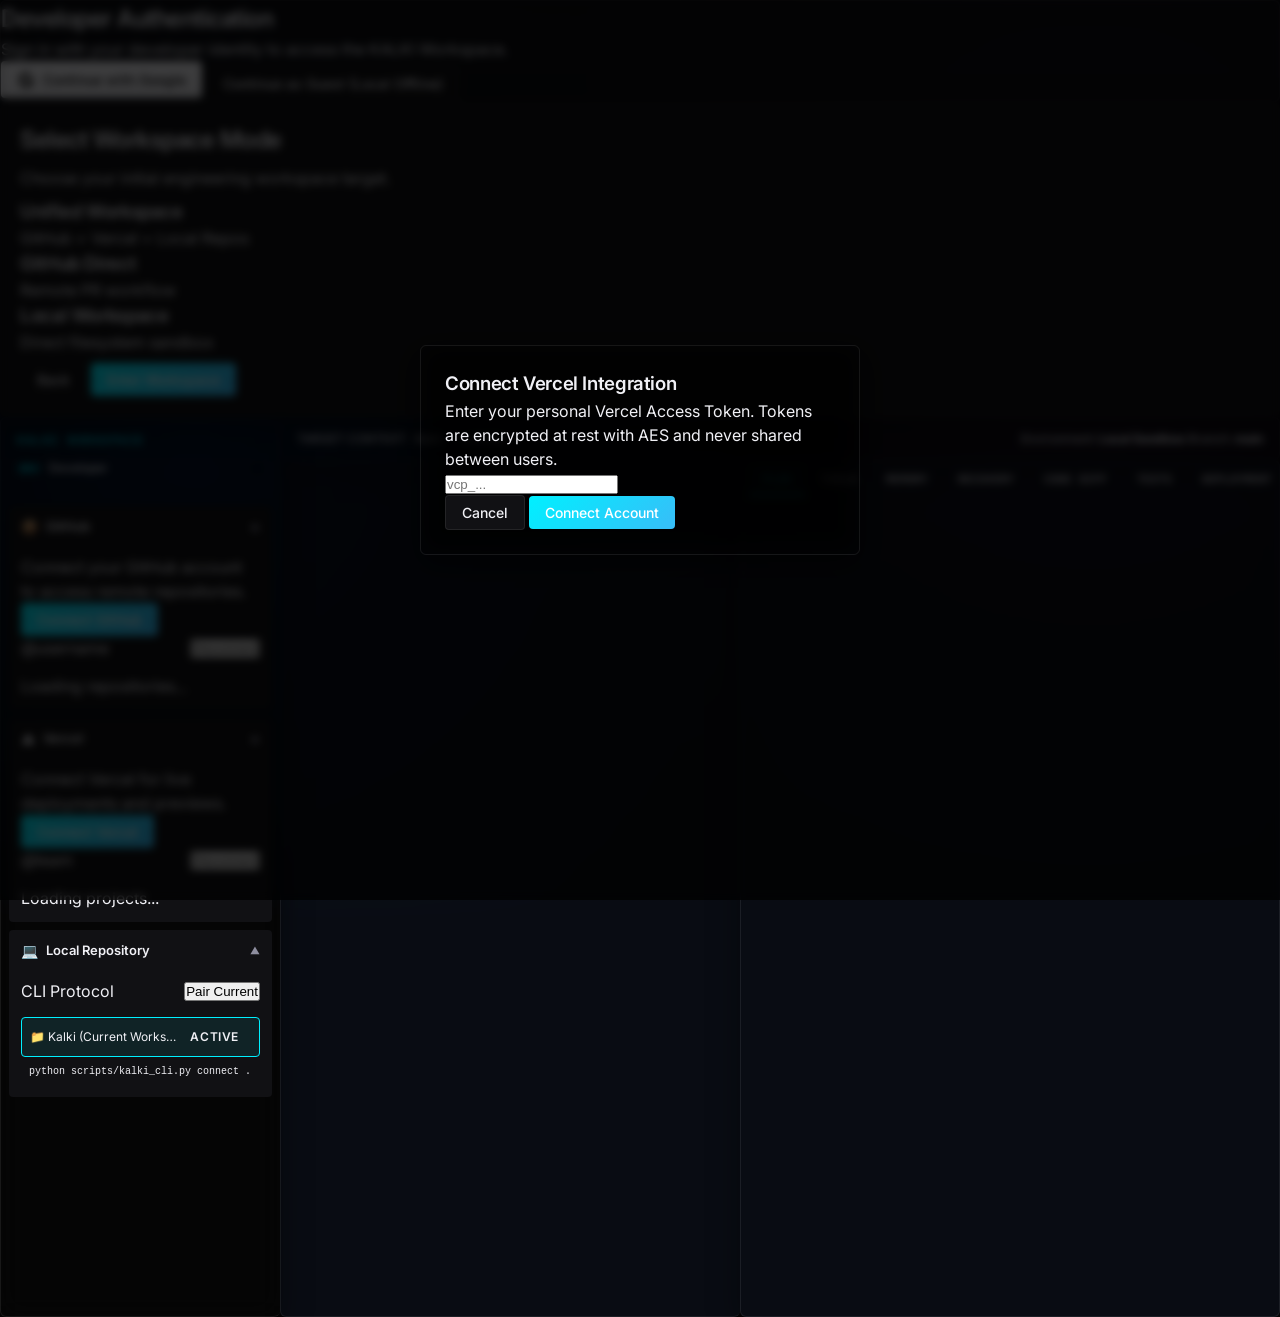
==== commit 1cd5ff52: "feat(auth-integrations): add Google auth, GitHub OAuth, Vercel integration, local CLI, and workspace" ====
--- a/frontend/index.html
+++ b/frontend/index.html
@@ -26,78 +26,216 @@
     <!-- Header Component Target -->
     <div id="header-target"></div>
 
-    <!-- Stage Pipeline Ribbon Component Target -->
-    <div id="stage-target"></div>
+    <!-- 2. AUTH VIEW -->
+    <section id="auth-view" class="view-section hidden">
+      <div class="auth-card glass-panel">
+        <h2>Developer Authentication</h2>
+        <p class="text-muted mb-4">Sign in with your developer identity to access the KALKI Workspace.</p>
+        <a href="/api/auth/google/login" class="btn btn-primary w-100 mb-3 flex-center gap-2" id="btn-auth-google" style="text-decoration: none;">
+          <svg width="18" height="18" viewBox="0 0 24 24" fill="currentColor"><path d="M12.545,10.239v3.821h5.445c-0.712,2.315-2.647,3.972-5.445,3.972c-3.332,0-6.033-2.701-6.033-6.032s2.701-6.032,6.033-6.032c1.498,0,2.866,0.549,3.921,1.453l2.814-2.814C17.503,2.988,15.139,2,12.545,2C7.021,2,2.543,6.477,2.543,12s4.478,10,10.002,10c8.396,0,10.249-7.85,9.426-11.761H12.545z"/></svg>
+          Continue with Google
+        </a>
+        <button class="btn btn-outline w-100" id="btn-auth-guest">Continue as Guest (Local Offline)</button>
+      </div>
+    </section>
 
     <!-- 3. PROJECT SELECTION VIEW -->
     <section id="project-view" class="view-section hidden">
       <div class="project-card glass-panel">
-        <h2>Select Project</h2>
-        <p class="text-muted mb-4">Choose your target engineering environment.</p>
+        <h2>Select Workspace Mode</h2>
+        <p class="text-muted mb-4">Choose your initial engineering workspace target.</p>
         
         <div class="project-options">
+          <div class="project-option selected" id="opt-workspace">
+            <h3>Unified Workspace</h3>
+            <p class="text-muted">GitHub + Vercel + Local Repos</p>
+          </div>
           <div class="project-option" id="opt-github">
-            <h3>GitHub Repository</h3>
+            <h3>GitHub Direct</h3>
             <p class="text-muted">Remote PR workflow</p>
-          </div>
-          <div class="project-option" id="opt-vercel">
-            <h3>Vercel Project</h3>
-            <p class="text-muted">Cloud deployment</p>
           </div>
           <div class="project-option" id="opt-local">
             <h3>Local Workspace</h3>
-            <p class="text-muted">Filesystem access</p>
+            <p class="text-muted">Direct filesystem sandbox</p>
           </div>
         </div>
 
         <div class="mt-4 flex-between">
           <button class="btn" id="btn-back-auth">Back</button>
-          <button class="btn btn-accent" id="btn-confirm-project" disabled>Confirm Environment</button>
+          <button class="btn btn-accent" id="btn-confirm-project">Enter Workspace</button>
         </div>
       </div>
     </section>
 
     <!-- 4. MAIN WORKSPACE VIEW -->
     <section id="workspace-view" class="view-section hidden">
-      
-      <!-- Header Component Target -->
-      <div id="header-target"></div>
-
-      <!-- Objective Input Component Target -->
-      <div id="objective-target"></div>
-
-      <!-- Stage Pipeline Ribbon Component Target -->
-      <div id="stage-target"></div>
-
-      <!-- Main Workspace (Split View) -->
-      <main class="workspace-grid">
-        <!-- Left HERO: Live Execution Timeline -->
-        <section id="timeline-target" class="timeline-panel glass-panel"></section>
-
-        <!-- Right Work Area: Tabbed Control Center -->
-        <section class="control-tabs-panel glass-panel">
-          <nav class="tabs-header">
-            <button class="tab-btn active" data-tab="tab-plan">PLAN</button>
-            <button class="tab-btn" data-tab="tab-tools">TOOLS</button>
-            <button class="tab-btn" data-tab="tab-memory">MEMORY</button>
-            <button class="tab-btn" data-tab="tab-recovery">RECOVERY</button>
-            <button class="tab-btn" data-tab="tab-code">CODE DIFF</button>
-            <button class="tab-btn" data-tab="tab-tests">TESTS</button>
-            <button class="tab-btn" data-tab="tab-deploy">DEPLOYMENT</button>
-          </nav>
-
-          <div class="tab-content-area">
-            <div id="tab-plan" class="tab-pane active"></div>
-            <div id="tab-tools" class="tab-pane"></div>
-            <div id="tab-memory" class="tab-pane"></div>
-            <div id="tab-recovery" class="tab-pane"></div>
-            <div id="tab-code" class="tab-pane"></div>
-            <div id="tab-tests" class="tab-pane"></div>
-            <div id="tab-deploy" class="tab-pane"></div>
-          </div>
-        </section>
-      </main>
+      <div class="workspace-layout">
+        
+        <!-- Left Workspace Sidebar -->
+        <aside class="workspace-sidebar glass-panel">
+          <div class="sidebar-brand">
+            <div class="brand-title">KALKI WORKSPACE</div>
+            <div id="user-badge" class="user-badge">
+              <span id="user-avatar" class="user-avatar-circle">DEV</span>
+              <span id="user-name" class="user-name-text">Developer</span>
+              <button id="btn-logout" class="btn-icon text-muted" title="Sign Out">⎋</button>
+            </div>
+          </div>
+
+          <!-- Integrations Accordion -->
+          <div class="sidebar-integrations">
+            <!-- 1. GitHub Section -->
+            <div class="integration-section open" id="integ-section-github">
+              <div class="integration-header" data-toggle="github-tree">
+                <div class="integ-title-row">
+                  <span class="integ-icon">📦</span>
+                  <span class="integ-name">GitHub</span>
+                  <span id="github-status-dot" class="status-dot"></span>
+                </div>
+                <span class="accordion-arrow">▼</span>
+              </div>
+              <div class="integration-body" id="github-tree">
+                <div id="github-connect-box" class="connect-box">
+                  <p class="text-xs text-muted">Connect your GitHub account to access remote repositories.</p>
+                  <button id="btn-connect-github" class="btn btn-sm btn-accent w-100 mt-2">Connect GitHub</button>
+                </div>
+                <div id="github-connected-box" class="connected-box hidden">
+                  <div class="connected-user-bar">
+                    <span id="github-user-label" class="text-xs font-mono text-muted">@username</span>
+                    <button id="btn-disconnect-github" class="btn-link text-xs text-danger">Disconnect</button>
+                  </div>
+                  <div id="github-repos-list" class="sidebar-item-list">
+                    <div class="text-xs text-muted p-2">Loading repositories...</div>
+                  </div>
+                </div>
+              </div>
+            </div>
+
+            <!-- 2. Vercel Section -->
+            <div class="integration-section open" id="integ-section-vercel">
+              <div class="integration-header" data-toggle="vercel-tree">
+                <div class="integ-title-row">
+                  <span class="integ-icon">▲</span>
+                  <span class="integ-name">Vercel</span>
+                  <span id="vercel-status-dot" class="status-dot"></span>
+                </div>
+                <span class="accordion-arrow">▼</span>
+              </div>
+              <div class="integration-body" id="vercel-tree">
+                <div id="vercel-connect-box" class="connect-box">
+                  <p class="text-xs text-muted">Connect Vercel for live deployments and previews.</p>
+                  <button id="btn-open-vercel-modal" class="btn btn-sm btn-accent w-100 mt-2">Connect Vercel</button>
+                </div>
+                <div id="vercel-connected-box" class="connected-box hidden">
+                  <div class="connected-user-bar">
+                    <span id="vercel-user-label" class="text-xs font-mono text-muted">@team</span>
+                    <button id="btn-disconnect-vercel" class="btn-link text-xs text-danger">Disconnect</button>
+                  </div>
+                  <div id="vercel-projects-list" class="sidebar-item-list">
+                    <div class="text-xs text-muted p-2">Loading projects...</div>
+                  </div>
+                </div>
+              </div>
+            </div>
+
+            <!-- 3. Local Repository Section -->
+            <div class="integration-section open" id="integ-section-local">
+              <div class="integration-header" data-toggle="local-tree">
+                <div class="integ-title-row">
+                  <span class="integ-icon">💻</span>
+                  <span class="integ-name">Local Repository</span>
+                  <span id="local-status-dot" class="status-dot success"></span>
+                </div>
+                <span class="accordion-arrow">▼</span>
+              </div>
+              <div class="integration-body" id="local-tree">
+                <div class="connected-user-bar">
+                  <span class="text-xs font-mono text-muted">CLI Protocol</span>
+                  <button id="btn-pair-local" class="btn-link text-xs">Pair Current</button>
+                </div>
+                <div id="local-projects-list" class="sidebar-item-list">
+                  <div class="sidebar-item active" data-context="local" data-name="Kalki">
+                    <span class="item-name">📁 Kalki (Current Workspace)</span>
+                    <span class="badge badge-sm badge-info">active</span>
+                  </div>
+                </div>
+                <div class="cli-hint mt-2">
+                  <code>python scripts/kalki_cli.py connect .</code>
+                </div>
+              </div>
+            </div>
+          </div>
+        </aside>
+
+        <!-- Main Workspace Area -->
+        <div class="workspace-main">
+          <!-- Header Component Target -->
+          <div id="header-target"></div>
+
+          <!-- Active Project Context Ribbon -->
+          <div id="active-project-bar" class="active-project-bar glass-panel mb-3">
+            <div class="project-indicator">
+              <span class="text-xs text-muted">TARGET CONTEXT:</span>
+              <span id="active-project-name" class="font-bold text-accent">Kalki</span>
+              <span id="active-project-badge" class="badge badge-sm badge-info">local</span>
+            </div>
+            <div class="project-stats text-xs text-muted">
+              <span>Environment: <strong id="active-env-label">Local Sandbox</strong></span>
+              <span class="ml-3">Branch: <strong id="active-branch-name">main</strong></span>
+            </div>
+          </div>
+
+          <!-- Objective Input Component Target -->
+          <div id="objective-target"></div>
+
+          <!-- Stage Pipeline Ribbon Component Target -->
+          <div id="stage-target"></div>
+
+          <!-- Main Workspace (Split View) -->
+          <main class="workspace-grid">
+            <!-- Left HERO: Live Execution Timeline -->
+            <section id="timeline-target" class="timeline-panel glass-panel"></section>
+
+            <!-- Right Work Area: Tabbed Control Center -->
+            <section class="control-tabs-panel glass-panel">
+              <nav class="tabs-header">
+                <button class="tab-btn active" data-tab="tab-plan">PLAN</button>
+                <button class="tab-btn" data-tab="tab-tools">TOOLS</button>
+                <button class="tab-btn" data-tab="tab-memory">MEMORY</button>
+                <button class="tab-btn" data-tab="tab-recovery">RECOVERY</button>
+                <button class="tab-btn" data-tab="tab-code">CODE DIFF</button>
+                <button class="tab-btn" data-tab="tab-tests">TESTS</button>
+                <button class="tab-btn" data-tab="tab-deploy">DEPLOYMENT</button>
+              </nav>
+
+              <div class="tab-content-area">
+                <div id="tab-plan" class="tab-pane active"></div>
+                <div id="tab-tools" class="tab-pane"></div>
+                <div id="tab-memory" class="tab-pane"></div>
+                <div id="tab-recovery" class="tab-pane"></div>
+                <div id="tab-code" class="tab-pane"></div>
+                <div id="tab-tests" class="tab-pane"></div>
+                <div id="tab-deploy" class="tab-pane"></div>
+              </div>
+            </section>
+          </main>
+        </div>
+      </div>
     </section>
+
+    <!-- Connect Vercel Modal -->
+    <div id="vercel-token-modal" class="modal-backdrop hidden">
+      <div class="modal-card glass-panel">
+        <h3>Connect Vercel Integration</h3>
+        <p class="text-xs text-muted mb-3">Enter your personal Vercel Access Token. Tokens are encrypted at rest with AES and never shared between users.</p>
+        <input type="password" id="vercel-token-input" class="input w-100 mb-3" placeholder="vcp_..." />
+        <div id="vercel-modal-error" class="text-xs text-danger mb-2 hidden"></div>
+        <div class="flex-between">
+          <button class="btn" id="btn-close-vercel-modal">Cancel</button>
+          <button class="btn btn-accent" id="btn-submit-vercel-token">Connect Account</button>
+        </div>
+      </div>
+    </div>
 
   </div>
 
--- a/frontend/css/components.css
+++ b/frontend/css/components.css
@@ -758,3 +758,272 @@
   font-size: 12px;
   color: var(--text-secondary);
 }
+
+/* Responsive Overrides */
+@media (max-width: 768px) {
+  .workspace-layout {
+    flex-direction: column;
+  }
+  .workspace-sidebar {
+    width: 100% !important;
+    max-height: 260px;
+    border-right: none;
+    border-bottom: 1px solid var(--border-subtle);
+  }
+  .workspace-grid {
+    grid-template-columns: 1fr;
+    grid-template-rows: auto 1fr;
+    overflow-y: auto;
+  }
+  .timeline-panel {
+    border-right: none;
+    border-bottom: 1px solid var(--border-light);
+    max-height: 40vh;
+  }
+  .project-options {
+    flex-direction: column;
+  }
+}
+
+/* --------------------------------------------------------------------------
+   Workspace Layout & Sidebar
+   -------------------------------------------------------------------------- */
+.workspace-layout {
+  display: flex;
+  height: 100vh;
+  width: 100vw;
+  overflow: hidden;
+}
+
+.workspace-sidebar {
+  width: 280px;
+  flex-shrink: 0;
+  background: var(--bg-surface);
+  border-right: 1px solid var(--border-subtle);
+  display: flex;
+  flex-direction: column;
+  height: 100%;
+  overflow: hidden;
+  z-index: 10;
+}
+
+.workspace-main {
+  flex: 1;
+  display: flex;
+  flex-direction: column;
+  height: 100%;
+  overflow: hidden;
+}
+
+.sidebar-brand {
+  padding: 14px 16px;
+  border-bottom: 1px solid var(--border-subtle);
+  background: var(--bg-surface-2);
+}
+
+.brand-title {
+  font-family: var(--font-mono);
+  font-size: 11px;
+  font-weight: 700;
+  letter-spacing: 1.5px;
+  color: var(--accent-cyan);
+  text-transform: uppercase;
+  margin-bottom: 8px;
+}
+
+.user-badge {
+  display: flex;
+  align-items: center;
+  gap: 8px;
+  font-size: 12px;
+}
+
+.user-avatar-circle {
+  width: 24px;
+  height: 24px;
+  border-radius: 50%;
+  background: var(--accent-cyan-dim);
+  color: var(--accent-cyan);
+  font-weight: 700;
+  font-size: 10px;
+  display: flex;
+  align-items: center;
+  justify-content: center;
+}
+
+.user-name-text {
+  flex: 1;
+  overflow: hidden;
+  text-overflow: ellipsis;
+  white-space: nowrap;
+  font-weight: 500;
+}
+
+.btn-icon {
+  background: none;
+  border: none;
+  cursor: pointer;
+  padding: 4px;
+  font-size: 14px;
+  border-radius: var(--radius-sm);
+  transition: var(--transition);
+}
+.btn-icon:hover {
+  background: var(--bg-glass-hover);
+  color: var(--text-main);
+}
+
+/* Sidebar Integrations Accordion */
+.sidebar-integrations {
+  flex: 1;
+  overflow-y: auto;
+  padding: 12px 8px;
+  display: flex;
+  flex-direction: column;
+  gap: 8px;
+}
+
+.integration-section {
+  background: var(--bg-panel);
+  border: 1px solid var(--border-subtle);
+  border-radius: var(--radius-sm);
+  overflow: hidden;
+}
+
+.integration-header {
+  display: flex;
+  align-items: center;
+  justify-content: space-between;
+  padding: 10px 12px;
+  cursor: pointer;
+  user-select: none;
+  transition: var(--transition);
+}
+.integration-header:hover {
+  background: var(--bg-glass-hover);
+}
+
+.integ-title-row {
+  display: flex;
+  align-items: center;
+  gap: 8px;
+  font-size: 13px;
+  font-weight: 600;
+}
+
+.integ-icon {
+  font-size: 14px;
+}
+
+.accordion-arrow {
+  font-size: 10px;
+  color: var(--text-muted);
+  transition: transform 0.2s ease;
+}
+
+.integration-section.open .accordion-arrow {
+  transform: rotate(180deg);
+}
+
+.integration-body {
+  padding: 8px 12px 12px;
+  border-top: 1px solid var(--border-subtle);
+  display: none;
+}
+
+.integration-section.open .integration-body {
+  display: block;
+}
+
+.connected-user-bar {
+  display: flex;
+  justify-content: space-between;
+  align-items: center;
+  margin-bottom: 8px;
+  padding-bottom: 6px;
+  border-bottom: 1px dashed var(--border-subtle);
+}
+
+.sidebar-item-list {
+  display: flex;
+  flex-direction: column;
+  gap: 4px;
+  max-height: 180px;
+  overflow-y: auto;
+}
+
+.sidebar-item {
+  display: flex;
+  align-items: center;
+  justify-content: space-between;
+  padding: 6px 8px;
+  border-radius: var(--radius-sm);
+  font-size: 12px;
+  cursor: pointer;
+  border: 1px solid transparent;
+  transition: var(--transition);
+}
+.sidebar-item:hover {
+  background: var(--bg-glass-hover);
+  border-color: var(--border-light);
+}
+.sidebar-item.active {
+  background: rgba(0, 240, 255, 0.08);
+  border-color: var(--accent-cyan);
+}
+.sidebar-item .item-name {
+  overflow: hidden;
+  text-overflow: ellipsis;
+  white-space: nowrap;
+  max-width: 180px;
+}
+
+.cli-hint {
+  font-size: 10px;
+  background: var(--bg-surface-2);
+  padding: 6px 8px;
+  border-radius: var(--radius-sm);
+  border: 1px solid var(--border-subtle);
+}
+
+/* Active Context Bar */
+.active-project-bar {
+  display: flex;
+  justify-content: space-between;
+  align-items: center;
+  padding: 8px 16px;
+  background: var(--bg-surface-2);
+  border-bottom: 1px solid var(--border-subtle);
+  font-size: 12px;
+}
+.project-indicator {
+  display: flex;
+  align-items: center;
+  gap: 8px;
+}
+
+/* Modal Backdrop */
+.modal-backdrop {
+  position: fixed;
+  top: 0;
+  left: 0;
+  width: 100vw;
+  height: 100vh;
+  background: rgba(0, 0, 0, 0.75);
+  backdrop-filter: blur(4px);
+  display: flex;
+  align-items: center;
+  justify-content: center;
+  z-index: 1000;
+}
+
+.modal-card {
+  width: 100%;
+  max-width: 440px;
+  padding: 24px;
+  background: var(--bg-surface);
+  border: 1px solid var(--border-light);
+  border-radius: var(--radius-md);
+  box-shadow: 0 10px 30px rgba(0, 0, 0, 0.5);
+}
+
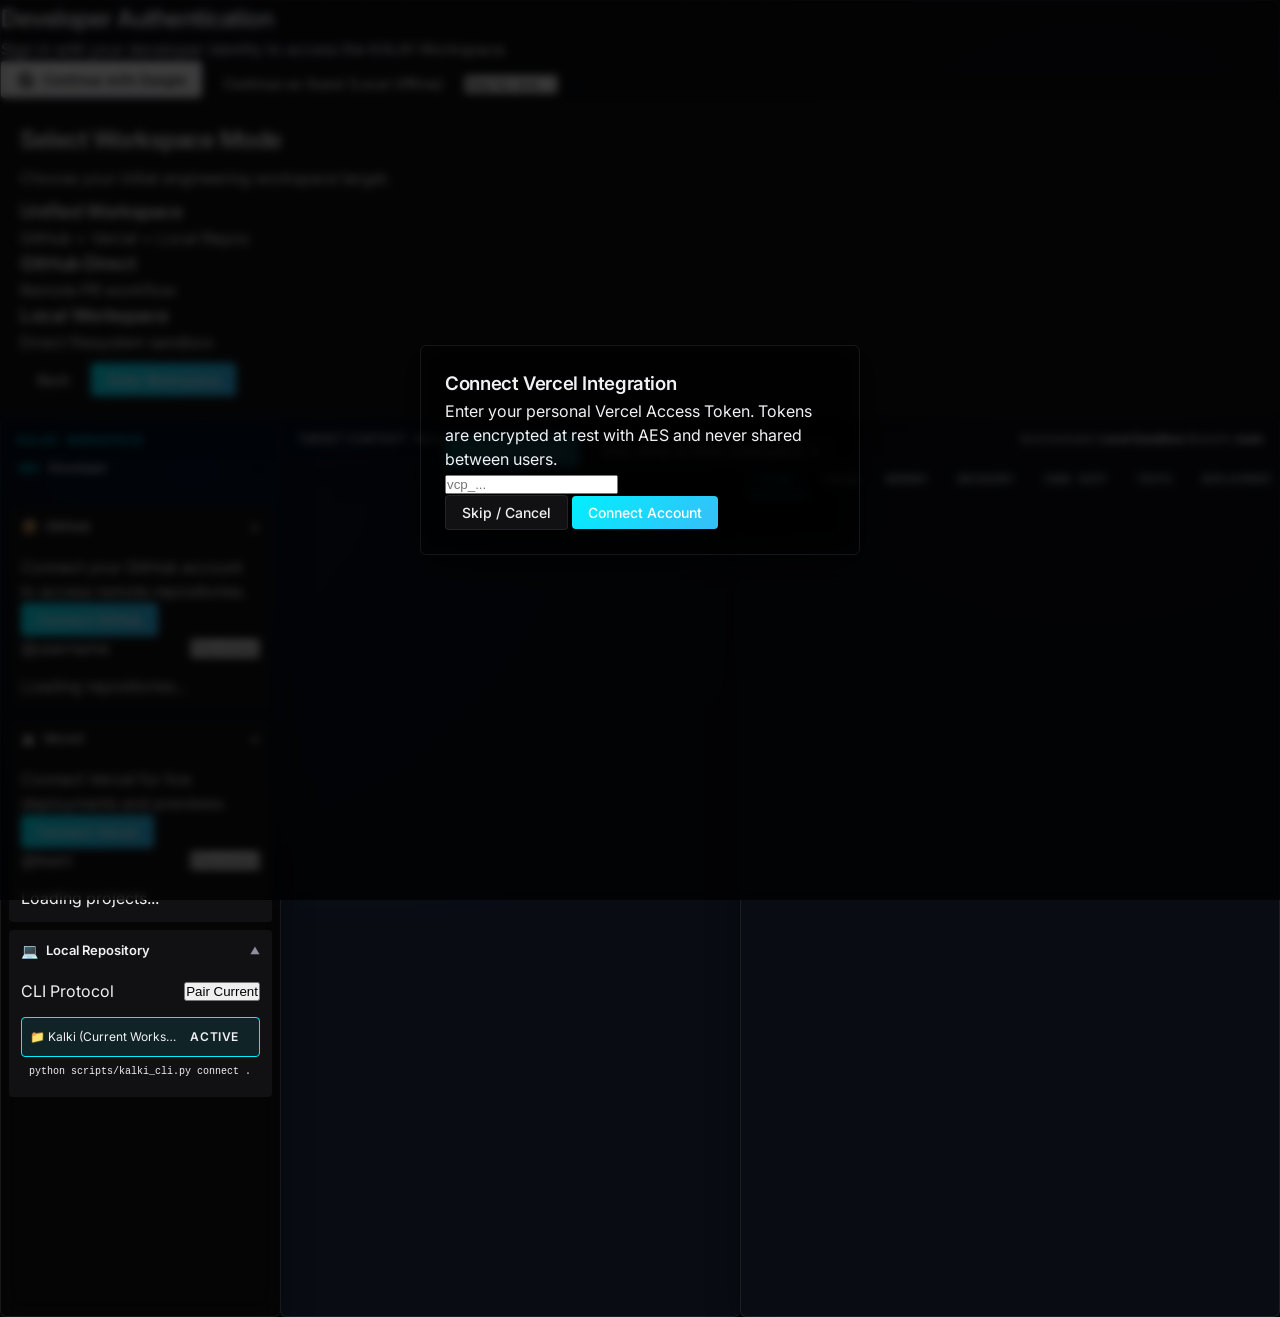
==== commit 312bbeb4: "feat(ui): add skip for now options to onboarding and modal flows" ====
--- a/frontend/index.html
+++ b/frontend/index.html
@@ -20,7 +20,12 @@
   <div id="app-container">
     <!-- Onboarding Overlay (Login -> Project -> Objective) -->
     <div id="onboarding-overlay" class="onboarding-overlay">
-      <div id="onboarding-content"></div>
+      <div id="onboarding-content">
+        <div class="flex-col gap-2 mt-4">
+          <button id="btn-enter-kalki" class="btn btn-accent btn-large">Initialize KALKI</button>
+          <button id="btn-skip-landing" class="btn btn-link text-xs text-muted">Skip setup & enter workspace &rarr;</button>
+        </div>
+      </div>
     </div>
 
     <!-- Header Component Target -->
@@ -35,7 +40,8 @@
           <svg width="18" height="18" viewBox="0 0 24 24" fill="currentColor"><path d="M12.545,10.239v3.821h5.445c-0.712,2.315-2.647,3.972-5.445,3.972c-3.332,0-6.033-2.701-6.033-6.032s2.701-6.032,6.033-6.032c1.498,0,2.866,0.549,3.921,1.453l2.814-2.814C17.503,2.988,15.139,2,12.545,2C7.021,2,2.543,6.477,2.543,12s4.478,10,10.002,10c8.396,0,10.249-7.85,9.426-11.761H12.545z"/></svg>
           Continue with Google
         </a>
-        <button class="btn btn-outline w-100" id="btn-auth-guest">Continue as Guest (Local Offline)</button>
+        <button class="btn btn-outline w-100 mb-2" id="btn-auth-guest">Continue as Guest (Local Offline)</button>
+        <button class="btn-link text-xs text-muted w-100 mt-2" id="btn-auth-skip">Skip for now &rarr;</button>
       </div>
     </section>
 
@@ -231,7 +237,7 @@
         <input type="password" id="vercel-token-input" class="input w-100 mb-3" placeholder="vcp_..." />
         <div id="vercel-modal-error" class="text-xs text-danger mb-2 hidden"></div>
         <div class="flex-between">
-          <button class="btn" id="btn-close-vercel-modal">Cancel</button>
+          <button class="btn" id="btn-close-vercel-modal">Skip / Cancel</button>
           <button class="btn btn-accent" id="btn-submit-vercel-token">Connect Account</button>
         </div>
       </div>
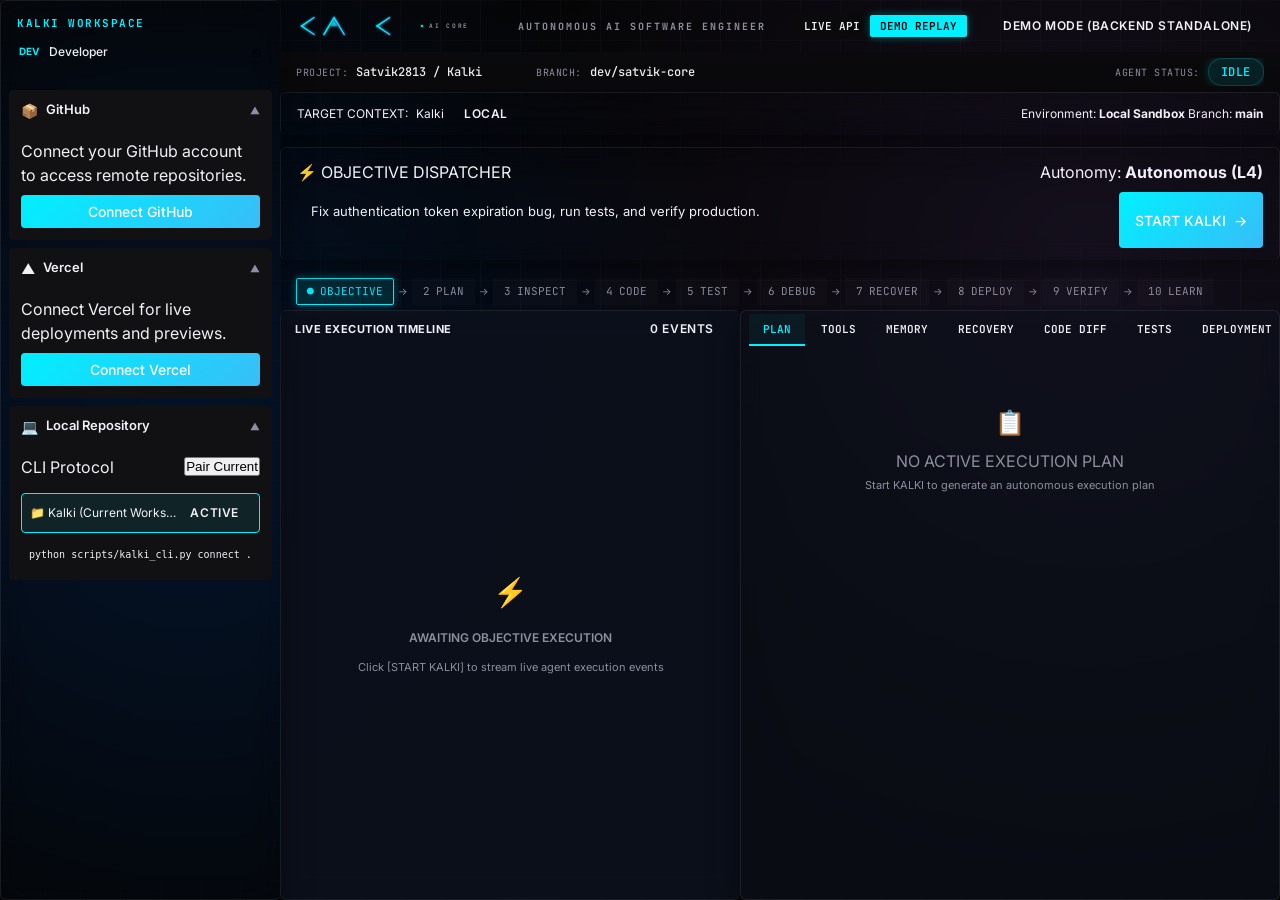
==== commit ef33d3e8: "fix(ui): resolve overlapping view overlay and ensure direct workspace rendering" ====
--- a/frontend/index.html
+++ b/frontend/index.html
@@ -18,18 +18,20 @@
   
   <!-- View Container -->
   <div id="app-container">
-    <!-- Onboarding Overlay (Login -> Project -> Objective) -->
-    <div id="onboarding-overlay" class="onboarding-overlay">
-      <div id="onboarding-content">
-        <div class="flex-col gap-2 mt-4">
+
+    <!-- 1. LANDING VIEW (Optional Intro) -->
+    <section id="landing-view" class="view-section hidden">
+      <div class="landing-hero glass-panel">
+        <div class="glow-orb"></div>
+        <h1 class="text-gradient">KALKI</h1>
+        <h2>Autonomous AI Software Engineer</h2>
+        <p class="subtitle">From objective to deployment. KALKI plans, codes, tests, and deploys autonomously.</p>
+        <div class="flex-col gap-2 mt-4 flex-center">
           <button id="btn-enter-kalki" class="btn btn-accent btn-large">Initialize KALKI</button>
           <button id="btn-skip-landing" class="btn btn-link text-xs text-muted">Skip setup & enter workspace &rarr;</button>
         </div>
       </div>
-    </div>
-
-    <!-- Header Component Target -->
-    <div id="header-target"></div>
+    </section>
 
     <!-- 2. AUTH VIEW -->
     <section id="auth-view" class="view-section hidden">
@@ -41,7 +43,7 @@
           Continue with Google
         </a>
         <button class="btn btn-outline w-100 mb-2" id="btn-auth-guest">Continue as Guest (Local Offline)</button>
-        <button class="btn-link text-xs text-muted w-100 mt-2" id="btn-auth-skip">Skip for now &rarr;</button>
+        <button class="btn btn-link text-xs text-muted w-100 mt-2" id="btn-auth-skip">Skip for now &rarr;</button>
       </div>
     </section>
 
@@ -73,8 +75,8 @@
       </div>
     </section>
 
-    <!-- 4. MAIN WORKSPACE VIEW -->
-    <section id="workspace-view" class="view-section hidden">
+    <!-- 4. MAIN WORKSPACE VIEW (Default Active) -->
+    <section id="workspace-view" class="view-section active">
       <div class="workspace-layout">
         
         <!-- Left Workspace Sidebar -->
--- a/frontend/css/components.css
+++ b/frontend/css/components.css
@@ -1,6 +1,41 @@
 /* ==========================================================================
    KALKI — Component Layout & Control Center Panel Styles
    ========================================================================== */
+
+/* Utility classes */
+.hidden {
+  display: none !important;
+  visibility: hidden !important;
+  pointer-events: none !important;
+}
+
+.flex-center {
+  display: flex;
+  align-items: center;
+  justify-content: center;
+}
+
+.flex-between {
+  display: flex;
+  align-items: center;
+  justify-content: space-between;
+}
+
+.flex-col {
+  display: flex;
+  flex-direction: column;
+}
+
+.w-100 {
+  width: 100%;
+}
+
+.mb-2 { margin-bottom: 8px; }
+.mb-3 { margin-bottom: 12px; }
+.mb-4 { margin-bottom: 16px; }
+.mt-2 { margin-top: 8px; }
+.mt-4 { margin-top: 16px; }
+.gap-2 { gap: 8px; }
 
 #app-container {
   display: flex;
@@ -9,6 +44,42 @@
   width: 100vw;
   position: relative;
   z-index: 1;
+}
+
+/* --------------------------------------------------------------------------
+   Objective Dispatcher Ribbon
+   -------------------------------------------------------------------------- */
+.objective-card {
+  padding: 12px 16px;
+  background: var(--bg-surface-2);
+  border-bottom: 1px solid var(--border-subtle);
+  flex-shrink: 0;
+}
+
+.objective-input-row {
+  display: flex;
+  gap: 12px;
+  align-items: stretch;
+}
+
+.objective-input {
+  flex: 1;
+  background: var(--bg-panel);
+  border: 1px solid var(--border-light);
+  border-radius: var(--radius-sm);
+  padding: 10px 14px;
+  color: var(--text-main);
+  font-family: var(--font-sans);
+  font-size: 13px;
+  line-height: 1.4;
+  resize: none;
+  outline: none;
+  transition: var(--transition);
+}
+
+.objective-input:focus {
+  border-color: var(--accent-cyan);
+  box-shadow: 0 0 0 2px var(--accent-cyan-dim);
 }
 
 /* --------------------------------------------------------------------------
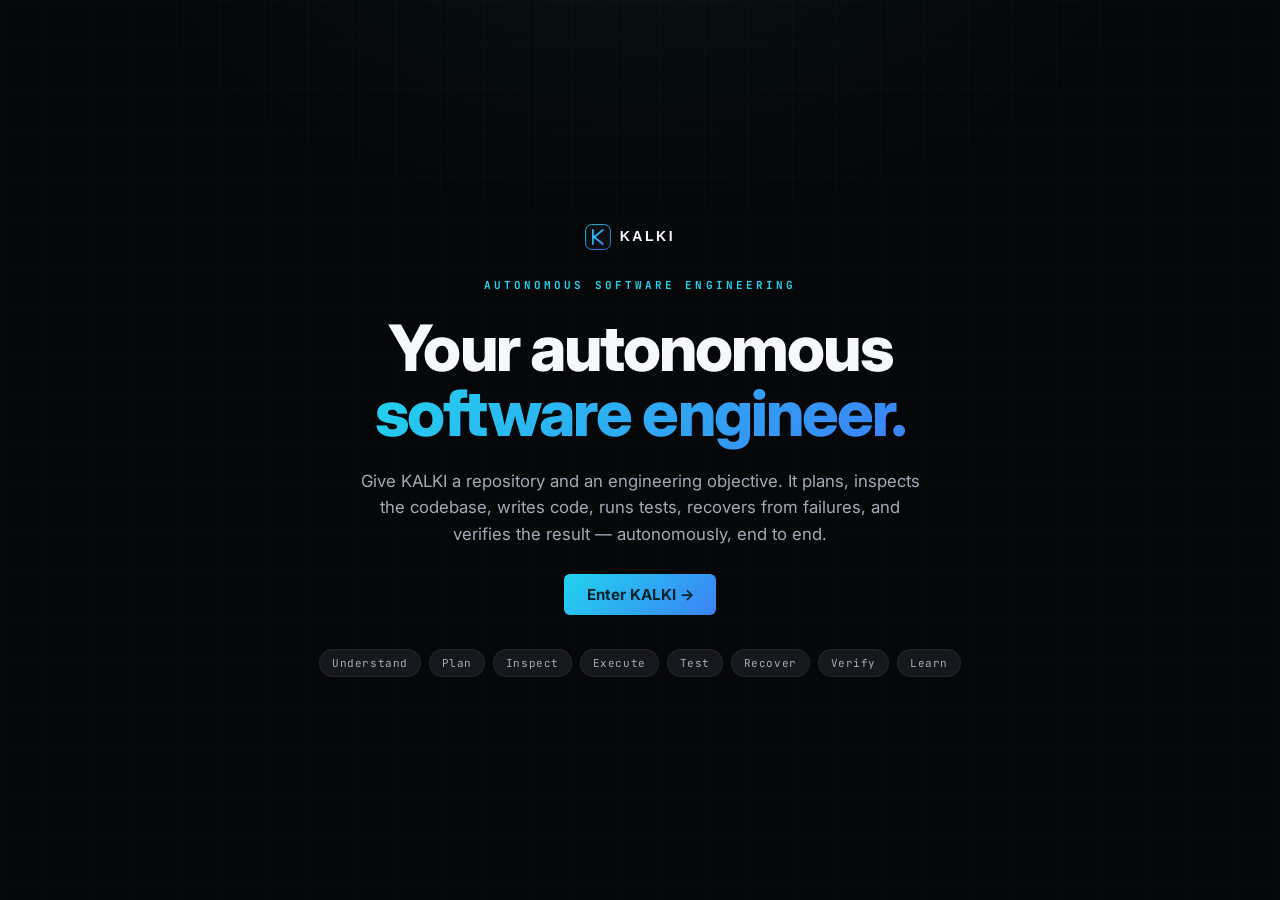
==== commit 677e90dd: "feat: integrate real LLM providers (Mistral, OpenAI, Anthropic, Gemini) with E2E validation" ====
--- a/frontend/index.html
+++ b/frontend/index.html
@@ -4,107 +4,170 @@
   <meta charset="UTF-8" />
   <meta name="viewport" content="width=device-width, initial-scale=1.0" />
   <title>KALKI — Autonomous AI Software Engineer</title>
-  
+
+  <link rel="icon" type="image/svg+xml" href="assets/kalki-mark.svg" />
+
   <!-- Google Fonts: Inter, JetBrains Mono, Outfit -->
   <link rel="preconnect" href="https://fonts.googleapis.com">
   <link rel="preconnect" href="https://fonts.gstatic.com" crossorigin>
   <link href="https://fonts.googleapis.com/css2?family=Inter:wght@400;500;600;700&family=JetBrains+Mono:wght@400;500;600;700&family=Outfit:wght@400;500;600;700;800&display=swap" rel="stylesheet">
-  
-  <!-- CSS Styles -->
+
   <link rel="stylesheet" href="css/kalki-theme.css" />
   <link rel="stylesheet" href="css/components.css" />
+  <link rel="stylesheet" href="css/kalki-screens.css" />
 </head>
 <body>
-  
-  <!-- View Container -->
+
   <div id="app-container">
 
-    <!-- 1. LANDING VIEW (Optional Intro) -->
-    <section id="landing-view" class="view-section hidden">
-      <div class="landing-hero glass-panel">
-        <div class="glow-orb"></div>
-        <h1 class="text-gradient">KALKI</h1>
-        <h2>Autonomous AI Software Engineer</h2>
-        <p class="subtitle">From objective to deployment. KALKI plans, codes, tests, and deploys autonomously.</p>
-        <div class="flex-col gap-2 mt-4 flex-center">
-          <button id="btn-enter-kalki" class="btn btn-accent btn-large">Initialize KALKI</button>
-          <button id="btn-skip-landing" class="btn btn-link text-xs text-muted">Skip setup & enter workspace &rarr;</button>
-        </div>
-      </div>
-    </section>
-
-    <!-- 2. AUTH VIEW -->
-    <section id="auth-view" class="view-section hidden">
-      <div class="auth-card glass-panel">
-        <h2>Developer Authentication</h2>
-        <p class="text-muted mb-4">Sign in with your developer identity to access the KALKI Workspace.</p>
-        <a href="/api/auth/google/login" class="btn btn-primary w-100 mb-3 flex-center gap-2" id="btn-auth-google" style="text-decoration: none;">
-          <svg width="18" height="18" viewBox="0 0 24 24" fill="currentColor"><path d="M12.545,10.239v3.821h5.445c-0.712,2.315-2.647,3.972-5.445,3.972c-3.332,0-6.033-2.701-6.033-6.032s2.701-6.032,6.033-6.032c1.498,0,2.866,0.549,3.921,1.453l2.814-2.814C17.503,2.988,15.139,2,12.545,2C7.021,2,2.543,6.477,2.543,12s4.478,10,10.002,10c8.396,0,10.249-7.85,9.426-11.761H12.545z"/></svg>
+    <!-- ============================================================= -->
+    <!-- 1. LANDING                                                     -->
+    <!-- ============================================================= -->
+    <section id="landing-view" class="view-section onboarding-view active">
+      <div class="onboarding-shell">
+        <div id="landing-logo" class="landing-logo" aria-hidden="true"></div>
+
+        <span class="eyebrow">AUTONOMOUS SOFTWARE ENGINEERING</span>
+        <h1 class="landing-hero-title">Your autonomous<br><span class="text-gradient">software engineer.</span></h1>
+        <p class="landing-hero-sub">
+          Give KALKI a repository and an engineering objective. It plans, inspects the
+          codebase, writes code, runs tests, recovers from failures, and verifies the
+          result — autonomously, end to end.
+        </p>
+
+        <div class="landing-actions">
+          <button id="btn-enter-kalki" class="btn btn-accent btn-large">Enter KALKI &rarr;</button>
+        </div>
+
+        <ul class="capability-strip" aria-label="KALKI engineering loop">
+          <li>Understand</li><li>Plan</li><li>Inspect</li><li>Execute</li>
+          <li>Test</li><li>Recover</li><li>Verify</li><li>Learn</li>
+        </ul>
+      </div>
+    </section>
+
+    <!-- ============================================================= -->
+    <!-- 2. AUTH                                                        -->
+    <!-- ============================================================= -->
+    <section id="auth-view" class="view-section onboarding-view hidden">
+      <div class="onboarding-card glass-panel">
+        <div id="auth-logo" class="auth-logo" aria-hidden="true"></div>
+        <h2>Sign in to KALKI</h2>
+        <p class="text-muted mb-4">Authenticated access only. Sign in to open your engineering workspace.</p>
+
+        <a href="/api/auth/google/login" id="btn-auth-google"
+           class="btn btn-primary w-100 mb-3 flex-center gap-2" style="text-decoration:none;">
+          <svg width="18" height="18" viewBox="0 0 24 24" fill="currentColor" aria-hidden="true"><path d="M12.545,10.239v3.821h5.445c-0.712,2.315-2.647,3.972-5.445,3.972c-3.332,0-6.033-2.701-6.033-6.032s2.701-6.032,6.033-6.032c1.498,0,2.866,0.549,3.921,1.453l2.814-2.814C17.503,2.988,15.139,2,12.545,2C7.021,2,2.543,6.477,2.543,12s4.478,10,10.002,10c8.396,0,10.249-7.85,9.426-11.761H12.545z"/></svg>
           Continue with Google
         </a>
-        <button class="btn btn-outline w-100 mb-2" id="btn-auth-guest">Continue as Guest (Local Offline)</button>
-        <button class="btn btn-link text-xs text-muted w-100 mt-2" id="btn-auth-skip">Skip for now &rarr;</button>
-      </div>
-    </section>
-
-    <!-- 3. PROJECT SELECTION VIEW -->
-    <section id="project-view" class="view-section hidden">
-      <div class="project-card glass-panel">
-        <h2>Select Workspace Mode</h2>
-        <p class="text-muted mb-4">Choose your initial engineering workspace target.</p>
-        
-        <div class="project-options">
-          <div class="project-option selected" id="opt-workspace">
-            <h3>Unified Workspace</h3>
-            <p class="text-muted">GitHub + Vercel + Local Repos</p>
-          </div>
-          <div class="project-option" id="opt-github">
-            <h3>GitHub Direct</h3>
-            <p class="text-muted">Remote PR workflow</p>
-          </div>
-          <div class="project-option" id="opt-local">
-            <h3>Local Workspace</h3>
-            <p class="text-muted">Direct filesystem sandbox</p>
-          </div>
-        </div>
-
-        <div class="mt-4 flex-between">
-          <button class="btn" id="btn-back-auth">Back</button>
-          <button class="btn btn-accent" id="btn-confirm-project">Enter Workspace</button>
-        </div>
-      </div>
-    </section>
-
-    <!-- 4. MAIN WORKSPACE VIEW (Default Active) -->
-    <section id="workspace-view" class="view-section active">
+
+        <div id="auth-error" class="auth-note error hidden" role="alert"></div>
+        <p class="auth-note">
+          GitHub &amp; Vercel connect as project sources after you sign in.
+        </p>
+
+        <button id="btn-back-landing" class="btn btn-link text-xs mt-4">&larr; Back</button>
+      </div>
+    </section>
+
+    <!-- ============================================================= -->
+    <!-- 3. PROJECT SELECTION                                           -->
+    <!-- ============================================================= -->
+    <section id="project-view" class="view-section onboarding-view hidden">
+      <div class="onboarding-shell project-shell">
+        <div class="project-head">
+          <span class="eyebrow">STEP 1 — CHOOSE A PROJECT</span>
+          <h2>What should KALKI work on?</h2>
+          <p class="text-muted">Connect a source and select the repository or project you want KALKI to engineer.</p>
+        </div>
+
+        <div class="project-source-grid">
+          <!-- GitHub -->
+          <button class="project-source-card" id="src-github" data-source="github" aria-pressed="false">
+            <div class="src-top">
+              <span class="src-icon" aria-hidden="true">
+                <svg width="22" height="22" viewBox="0 0 16 16" fill="currentColor"><path d="M8 0C3.58 0 0 3.58 0 8c0 3.54 2.29 6.53 5.47 7.59.4.07.55-.17.55-.38 0-.19-.01-.82-.01-1.49-2.01.37-2.53-.49-2.69-.94-.09-.23-.48-.94-.82-1.13-.28-.15-.68-.52-.01-.53.63-.01 1.08.58 1.23.82.72 1.21 1.87.87 2.33.66.07-.52.28-.87.51-1.07-1.78-.2-3.64-.89-3.64-3.95 0-.87.31-1.59.82-2.15-.08-.2-.36-1.02.08-2.12 0 0 .67-.21 2.2.82.64-.18 1.32-.27 2-.27.68 0 1.36.09 2 .27 1.53-1.04 2.2-.82 2.2-.82.44 1.1.16 1.92.08 2.12.51.56.82 1.27.82 2.15 0 3.07-1.87 3.75-3.65 3.95.29.25.54.73.54 1.48 0 1.07-.01 1.93-.01 2.2 0 .21.15.46.55.38A8.01 8.01 0 0 0 16 8c0-4.42-3.58-8-8-8z"/></svg>
+              </span>
+              <span class="src-title">GitHub</span>
+              <span id="src-github-dot" class="status-dot" title="Not connected"></span>
+            </div>
+            <p class="src-desc">Remote repositories with pull-request workflow.</p>
+            <span id="src-github-state" class="src-state">Not connected</span>
+          </button>
+
+          <!-- Vercel -->
+          <button class="project-source-card" id="src-vercel" data-source="vercel" aria-pressed="false">
+            <div class="src-top">
+              <span class="src-icon" aria-hidden="true">
+                <svg width="20" height="20" viewBox="0 0 24 24" fill="currentColor"><path d="M12 2 22 20H2L12 2z"/></svg>
+              </span>
+              <span class="src-title">Vercel</span>
+              <span id="src-vercel-dot" class="status-dot" title="Not connected"></span>
+            </div>
+            <p class="src-desc">Deployed projects, previews and production.</p>
+            <span id="src-vercel-state" class="src-state">Not connected</span>
+          </button>
+
+          <!-- Local -->
+          <button class="project-source-card" id="src-local" data-source="local" aria-pressed="false">
+            <div class="src-top">
+              <span class="src-icon" aria-hidden="true">💻</span>
+              <span class="src-title">Local</span>
+              <span id="src-local-dot" class="status-dot success" title="Available"></span>
+            </div>
+            <p class="src-desc">The workspace paired via the KALKI CLI.</p>
+            <span id="src-local-state" class="src-state">Available</span>
+          </button>
+        </div>
+
+        <!-- Contextual picker (populated per selected source) -->
+        <div id="project-picker" class="project-picker glass-panel">
+          <div id="project-picker-body" class="project-picker-body">
+            <div class="picker-empty text-muted">Select a source above to choose a project.</div>
+          </div>
+        </div>
+
+        <div class="project-foot">
+          <button class="btn" id="btn-back-auth">&larr; Back</button>
+          <div class="project-foot-right">
+            <span id="selected-project-label" class="text-xs text-muted">No project selected</span>
+            <button class="btn btn-accent" id="btn-confirm-project" disabled>Enter Workspace &rarr;</button>
+          </div>
+        </div>
+      </div>
+    </section>
+
+    <!-- ============================================================= -->
+    <!-- 4. WORKSPACE                                                   -->
+    <!-- ============================================================= -->
+    <section id="workspace-view" class="view-section hidden">
       <div class="workspace-layout">
-        
-        <!-- Left Workspace Sidebar -->
-        <aside class="workspace-sidebar glass-panel">
+
+        <!-- Sidebar -->
+        <aside class="workspace-sidebar" aria-label="Project sources">
           <div class="sidebar-brand">
-            <div class="brand-title">KALKI WORKSPACE</div>
+            <div id="sidebar-logo" class="sidebar-logo" aria-hidden="true"></div>
             <div id="user-badge" class="user-badge">
               <span id="user-avatar" class="user-avatar-circle">DEV</span>
               <span id="user-name" class="user-name-text">Developer</span>
-              <button id="btn-logout" class="btn-icon text-muted" title="Sign Out">⎋</button>
-            </div>
-          </div>
-
-          <!-- Integrations Accordion -->
+              <button id="btn-logout" class="btn-icon text-muted" title="Sign out" aria-label="Sign out">⎋</button>
+            </div>
+          </div>
+
           <div class="sidebar-integrations">
-            <!-- 1. GitHub Section -->
+            <!-- GitHub -->
             <div class="integration-section open" id="integ-section-github">
-              <div class="integration-header" data-toggle="github-tree">
+              <div class="integration-header" data-toggle="github-tree" role="button" tabindex="0" aria-expanded="true">
                 <div class="integ-title-row">
-                  <span class="integ-icon">📦</span>
+                  <span class="integ-icon" aria-hidden="true">📦</span>
                   <span class="integ-name">GitHub</span>
                   <span id="github-status-dot" class="status-dot"></span>
                 </div>
-                <span class="accordion-arrow">▼</span>
+                <span class="accordion-arrow" aria-hidden="true">▼</span>
               </div>
               <div class="integration-body" id="github-tree">
                 <div id="github-connect-box" class="connect-box">
-                  <p class="text-xs text-muted">Connect your GitHub account to access remote repositories.</p>
+                  <p class="text-xs text-muted">Connect GitHub to access remote repositories.</p>
                   <button id="btn-connect-github" class="btn btn-sm btn-accent w-100 mt-2">Connect GitHub</button>
                 </div>
                 <div id="github-connected-box" class="connected-box hidden">
@@ -113,25 +176,25 @@
                     <button id="btn-disconnect-github" class="btn-link text-xs text-danger">Disconnect</button>
                   </div>
                   <div id="github-repos-list" class="sidebar-item-list">
-                    <div class="text-xs text-muted p-2">Loading repositories...</div>
-                  </div>
-                </div>
-              </div>
-            </div>
-
-            <!-- 2. Vercel Section -->
+                    <div class="text-xs text-muted p-2">Loading repositories…</div>
+                  </div>
+                </div>
+              </div>
+            </div>
+
+            <!-- Vercel -->
             <div class="integration-section open" id="integ-section-vercel">
-              <div class="integration-header" data-toggle="vercel-tree">
+              <div class="integration-header" data-toggle="vercel-tree" role="button" tabindex="0" aria-expanded="true">
                 <div class="integ-title-row">
-                  <span class="integ-icon">▲</span>
+                  <span class="integ-icon" aria-hidden="true">▲</span>
                   <span class="integ-name">Vercel</span>
                   <span id="vercel-status-dot" class="status-dot"></span>
                 </div>
-                <span class="accordion-arrow">▼</span>
+                <span class="accordion-arrow" aria-hidden="true">▼</span>
               </div>
               <div class="integration-body" id="vercel-tree">
                 <div id="vercel-connect-box" class="connect-box">
-                  <p class="text-xs text-muted">Connect Vercel for live deployments and previews.</p>
+                  <p class="text-xs text-muted">Connect Vercel for deployments and previews.</p>
                   <button id="btn-open-vercel-modal" class="btn btn-sm btn-accent w-100 mt-2">Connect Vercel</button>
                 </div>
                 <div id="vercel-connected-box" class="connected-box hidden">
@@ -140,30 +203,30 @@
                     <button id="btn-disconnect-vercel" class="btn-link text-xs text-danger">Disconnect</button>
                   </div>
                   <div id="vercel-projects-list" class="sidebar-item-list">
-                    <div class="text-xs text-muted p-2">Loading projects...</div>
-                  </div>
-                </div>
-              </div>
-            </div>
-
-            <!-- 3. Local Repository Section -->
+                    <div class="text-xs text-muted p-2">Loading projects…</div>
+                  </div>
+                </div>
+              </div>
+            </div>
+
+            <!-- Local -->
             <div class="integration-section open" id="integ-section-local">
-              <div class="integration-header" data-toggle="local-tree">
+              <div class="integration-header" data-toggle="local-tree" role="button" tabindex="0" aria-expanded="true">
                 <div class="integ-title-row">
-                  <span class="integ-icon">💻</span>
+                  <span class="integ-icon" aria-hidden="true">💻</span>
                   <span class="integ-name">Local Repository</span>
                   <span id="local-status-dot" class="status-dot success"></span>
                 </div>
-                <span class="accordion-arrow">▼</span>
+                <span class="accordion-arrow" aria-hidden="true">▼</span>
               </div>
               <div class="integration-body" id="local-tree">
                 <div class="connected-user-bar">
-                  <span class="text-xs font-mono text-muted">CLI Protocol</span>
-                  <button id="btn-pair-local" class="btn-link text-xs">Pair Current</button>
+                  <span class="text-xs font-mono text-muted">CLI protocol</span>
+                  <button id="btn-pair-local" class="btn-link text-xs">Pair current</button>
                 </div>
                 <div id="local-projects-list" class="sidebar-item-list">
                   <div class="sidebar-item active" data-context="local" data-name="Kalki">
-                    <span class="item-name">📁 Kalki (Current Workspace)</span>
+                    <span class="item-name">📁 Kalki (current)</span>
                     <span class="badge badge-sm badge-info">active</span>
                   </div>
                 </div>
@@ -175,55 +238,36 @@
           </div>
         </aside>
 
-        <!-- Main Workspace Area -->
+        <!-- Main -->
         <div class="workspace-main">
-          <!-- Header Component Target -->
           <div id="header-target"></div>
-
-          <!-- Active Project Context Ribbon -->
-          <div id="active-project-bar" class="active-project-bar glass-panel mb-3">
-            <div class="project-indicator">
-              <span class="text-xs text-muted">TARGET CONTEXT:</span>
-              <span id="active-project-name" class="font-bold text-accent">Kalki</span>
-              <span id="active-project-badge" class="badge badge-sm badge-info">local</span>
-            </div>
-            <div class="project-stats text-xs text-muted">
-              <span>Environment: <strong id="active-env-label">Local Sandbox</strong></span>
-              <span class="ml-3">Branch: <strong id="active-branch-name">main</strong></span>
-            </div>
-          </div>
-
-          <!-- Objective Input Component Target -->
           <div id="objective-target"></div>
-
-          <!-- Stage Pipeline Ribbon Component Target -->
           <div id="stage-target"></div>
 
-          <!-- Main Workspace (Split View) -->
           <main class="workspace-grid">
-            <!-- Left HERO: Live Execution Timeline -->
-            <section id="timeline-target" class="timeline-panel glass-panel"></section>
-
-            <!-- Right Work Area: Tabbed Control Center -->
-            <section class="control-tabs-panel glass-panel">
-              <nav class="tabs-header">
-                <button class="tab-btn active" data-tab="tab-plan">PLAN</button>
-                <button class="tab-btn" data-tab="tab-tools">TOOLS</button>
-                <button class="tab-btn" data-tab="tab-memory">MEMORY</button>
-                <button class="tab-btn" data-tab="tab-recovery">RECOVERY</button>
-                <button class="tab-btn" data-tab="tab-code">CODE DIFF</button>
-                <button class="tab-btn" data-tab="tab-tests">TESTS</button>
-                <button class="tab-btn" data-tab="tab-deploy">DEPLOYMENT</button>
+            <section id="timeline-target" class="timeline-panel" aria-label="Live execution timeline"></section>
+
+            <section class="control-tabs-panel" aria-label="Control center">
+              <nav class="tabs-header" role="tablist" aria-label="Workspace panels">
+                <button class="tab-btn active" data-tab="tab-plan" role="tab" aria-selected="true">PLAN</button>
+                <button class="tab-btn" data-tab="tab-tools" role="tab" aria-selected="false">TOOLS</button>
+                <button class="tab-btn" data-tab="tab-memory" role="tab" aria-selected="false">MEMORY</button>
+                <button class="tab-btn" data-tab="tab-recovery" role="tab" aria-selected="false">RECOVERY</button>
+                <button class="tab-btn" data-tab="tab-code" role="tab" aria-selected="false">CODE DIFF</button>
+                <button class="tab-btn" data-tab="tab-tests" role="tab" aria-selected="false">TESTS</button>
+                <button class="tab-btn" data-tab="tab-deploy" role="tab" aria-selected="false">DEPLOY</button>
+                <button class="tab-btn" data-tab="tab-result" role="tab" aria-selected="false">RESULT</button>
               </nav>
 
               <div class="tab-content-area">
-                <div id="tab-plan" class="tab-pane active"></div>
-                <div id="tab-tools" class="tab-pane"></div>
-                <div id="tab-memory" class="tab-pane"></div>
-                <div id="tab-recovery" class="tab-pane"></div>
-                <div id="tab-code" class="tab-pane"></div>
-                <div id="tab-tests" class="tab-pane"></div>
-                <div id="tab-deploy" class="tab-pane"></div>
+                <div id="tab-plan" class="tab-pane active" role="tabpanel"></div>
+                <div id="tab-tools" class="tab-pane" role="tabpanel"></div>
+                <div id="tab-memory" class="tab-pane" role="tabpanel"></div>
+                <div id="tab-recovery" class="tab-pane" role="tabpanel"></div>
+                <div id="tab-code" class="tab-pane" role="tabpanel"></div>
+                <div id="tab-tests" class="tab-pane" role="tabpanel"></div>
+                <div id="tab-deploy" class="tab-pane" role="tabpanel"></div>
+                <div id="tab-result" class="tab-pane" role="tabpanel"></div>
               </div>
             </section>
           </main>
@@ -232,22 +276,21 @@
     </section>
 
     <!-- Connect Vercel Modal -->
-    <div id="vercel-token-modal" class="modal-backdrop hidden">
+    <div id="vercel-token-modal" class="modal-backdrop hidden" role="dialog" aria-modal="true" aria-labelledby="vercel-modal-title">
       <div class="modal-card glass-panel">
-        <h3>Connect Vercel Integration</h3>
-        <p class="text-xs text-muted mb-3">Enter your personal Vercel Access Token. Tokens are encrypted at rest with AES and never shared between users.</p>
-        <input type="password" id="vercel-token-input" class="input w-100 mb-3" placeholder="vcp_..." />
-        <div id="vercel-modal-error" class="text-xs text-danger mb-2 hidden"></div>
+        <h3 id="vercel-modal-title">Connect Vercel</h3>
+        <p class="text-xs text-muted mb-3">Enter a personal Vercel access token. Tokens are encrypted at rest and never shared between users.</p>
+        <input type="password" id="vercel-token-input" class="input w-100 mb-3" placeholder="vcp_…" aria-label="Vercel access token" />
+        <div id="vercel-modal-error" class="text-xs text-danger mb-2 hidden" role="alert"></div>
         <div class="flex-between">
-          <button class="btn" id="btn-close-vercel-modal">Skip / Cancel</button>
-          <button class="btn btn-accent" id="btn-submit-vercel-token">Connect Account</button>
+          <button class="btn" id="btn-close-vercel-modal">Cancel</button>
+          <button class="btn btn-accent" id="btn-submit-vercel-token">Connect account</button>
         </div>
       </div>
     </div>
 
   </div>
 
-  <!-- Entry Script -->
   <script type="module" src="js/app.js"></script>
 </body>
 </html>
--- a/frontend/css/kalki-theme.css
+++ b/frontend/css/kalki-theme.css
@@ -1,129 +1,203 @@
+/* ==========================================================================
+   KALKI — Design System / Foundation
+   --------------------------------------------------------------------------
+   A single, authoritative token set. Both kalki-theme.css and components.css
+   reference these names. Aesthetic: a restrained "engineering console" —
+   near-black canvas, one signature accent, precise borders, glow reserved
+   strictly for active/live state. No decorative gradients or ambient glow.
+   ========================================================================== */
+
 :root {
-  /* Typography */
-  --font-primary: 'Inter', -apple-system, sans-serif;
-  --font-mono: 'JetBrains Mono', 'Fira Code', monospace;
-  
-  /* Color Palette - Deep Premium Dark */
-  --bg-darker: #050505;
-  --bg-dark: #0a0a0c;
-  --bg-panel: #111114;
-  --bg-glass: rgba(17, 17, 20, 0.7);
-  --bg-glass-hover: rgba(25, 25, 30, 0.8);
-  
-  /* Core Accents */
-  --accent-cyan: #00f0ff;
-  --accent-magenta: #ff003c;
-  --accent-blue: #38bdf8;
-  --accent-cyan-glow: rgba(0, 240, 255, 0.35);
-  --accent-blue-glow: rgba(56, 189, 248, 0.35);
-  --accent-purple: #a371f7;
-  --accent-purple-glow: rgba(163, 113, 247, 0.35);
-  
-  /* Text Colors */
-  --text-main: #f0f0f5;
-  --text-muted: #8e8e9f;
-  --text-dark: #1a1a20;
-
-  /* Gradients */
-  --gradient-primary: linear-gradient(135deg, #00f0ff 0%, #0066ff 100%);
-  --gradient-purple: linear-gradient(135deg, #a371f7 0%, #d2a8ff 100%);
-  --gradient-success: linear-gradient(135deg, #3fb950 0%, #2ea043 100%);
-
-  /* Glassmorphism */
-  --glass-bg: rgba(13, 18, 29, 0.65);
-  --glass-border: rgba(255, 255, 255, 0.08);
-  --glass-blur: blur(12px);
-  /* Status Colors */
-  --status-success: #00ff88;
-  --status-warning: #ffb800;
-  --status-error: #ff3366;
-  --status-active: #00f0ff;
-  
-  /* Borders & Shadows */
-  --border-light: rgba(255, 255, 255, 0.08);
-  --border-glow: 0 0 10px rgba(0, 240, 255, 0.2);
-  --shadow-panel: 0 8px 32px rgba(0, 0, 0, 0.4);
-  --transition: all 0.2s cubic-bezier(0.4, 0, 0.2, 1);
-
-  /* Fonts */
+  /* ── Typography ──────────────────────────────────────────────── */
+  --font-sans: 'Inter', system-ui, -apple-system, BlinkMacSystemFont, 'Segoe UI', Roboto, sans-serif;
   --font-mono: 'JetBrains Mono', 'Fira Code', 'Cascadia Code', Consolas, monospace;
-  --font-sans: 'Inter', system-ui, -apple-system, BlinkMacSystemFont, 'Segoe UI', Roboto, sans-serif;
   --font-display: 'Outfit', var(--font-sans);
-
-  /* Layout Spacing */
-  --radius-xs: 2px;
-  --radius-sm: 4px;
-  --radius-md: 6px;
-  --radius-lg: 8px;
-}
-
-* {
+  --font-primary: var(--font-sans); /* legacy alias */
+
+  /* ── Surfaces (dark, layered) ────────────────────────────────── */
+  --bg-void:          #060708;   /* absolute page ground */
+  --bg-darker:        #08090b;
+  --bg-darkest:       #0a0b0e;
+  --bg-dark:          #0d0f13;
+  --bg-panel:         #121419;
+  --bg-panel-header:  #0f1116;
+  --bg-surface:       #16181e;
+  --bg-surface-2:     #1a1d24;
+  --bg-surface-hover: #21252d;
+
+  /* ── Glass (used sparingly) ──────────────────────────────────── */
+  --bg-glass:        rgba(18, 20, 25, 0.72);
+  --bg-glass-hover:  rgba(28, 31, 38, 0.85);
+  --glass-bg:        rgba(16, 18, 23, 0.78);
+  --glass-border:    rgba(255, 255, 255, 0.07);
+  --glass-blur:      blur(10px);
+
+  /* ── Borders ─────────────────────────────────────────────────── */
+  --border-subtle: rgba(255, 255, 255, 0.06);
+  --border-light:  rgba(255, 255, 255, 0.08);
+  --border-main:   rgba(255, 255, 255, 0.12);
+
+  /* ── Text ────────────────────────────────────────────────────── */
+  --text-bright:    #f6f8fb;
+  --text-primary:   #e6e9ef;
+  --text-main:      #e6e9ef;  /* legacy alias */
+  --text-secondary: #a4abb8;
+  --text-muted:     #6c7382;
+  --text-dark:      #0a0b0e;
+
+  /* ── Signature accent (electric teal-cyan) ───────────────────── */
+  --accent-cyan:      #22d3ee;
+  --accent-cyan-dim:  rgba(34, 211, 238, 0.12);
+  --accent-cyan-glow: rgba(34, 211, 238, 0.28);
+  --accent-blue:      #38bdf8;
+  --accent-blue-glow: rgba(56, 189, 248, 0.28);
+  --accent-purple:      #a78bfa;
+  --accent-purple-glow: rgba(167, 139, 250, 0.28);
+  --accent-magenta:   #f472b6;
+  --border-cyan:      rgba(34, 211, 238, 0.32);
+
+  /* ── Semantic status ─────────────────────────────────────────── */
+  --color-success:        #34d399;
+  --color-success-bg:     rgba(52, 211, 153, 0.10);
+  --color-success-border: rgba(52, 211, 153, 0.32);
+  --color-warning:        #fbbf24;
+  --color-warning-bg:     rgba(251, 191, 36, 0.10);
+  --color-warning-border: rgba(251, 191, 36, 0.32);
+  --color-failure:        #f87171;
+  --color-failure-bg:     rgba(248, 113, 113, 0.10);
+  --color-failure-border: rgba(248, 113, 113, 0.32);
+  --color-memory-border:  rgba(167, 139, 250, 0.32);
+
+  /* legacy status aliases */
+  --status-success: var(--color-success);
+  --status-warning: var(--color-warning);
+  --status-error:   var(--color-failure);
+  --status-active:  var(--accent-cyan);
+
+  /* ── Gradients (reserved for wordmark / primary CTA only) ─────── */
+  --gradient-primary: linear-gradient(135deg, #22d3ee 0%, #3b82f6 100%);
+  --gradient-success: linear-gradient(135deg, #34d399 0%, #059669 100%);
+  --gradient-purple:  linear-gradient(135deg, #a78bfa 0%, #7c3aed 100%);
+
+  /* ── Radius ──────────────────────────────────────────────────── */
+  --radius-xs: 4px;
+  --radius-sm: 6px;
+  --radius-md: 10px;
+  --radius-lg: 14px;
+  --radius-full: 9999px;
+
+  /* ── Spacing scale ───────────────────────────────────────────── */
+  --space-1: 4px;
+  --space-2: 8px;
+  --space-3: 12px;
+  --space-4: 16px;
+  --space-5: 24px;
+  --space-6: 32px;
+  --space-8: 48px;
+
+  /* ── Elevation ───────────────────────────────────────────────── */
+  --shadow-sm:    0 1px 2px rgba(0, 0, 0, 0.4);
+  --shadow-panel: 0 8px 30px rgba(0, 0, 0, 0.35);
+  --shadow-elev:  0 18px 50px rgba(0, 0, 0, 0.55);
+  --border-glow:  0 0 0 1px var(--accent-cyan), 0 0 14px var(--accent-cyan-glow);
+
+  /* ── Motion ──────────────────────────────────────────────────── */
+  --transition: all 0.18s cubic-bezier(0.4, 0, 0.2, 1);
+  --ease-out: cubic-bezier(0.16, 1, 0.3, 1);
+}
+
+/* ── Reset ─────────────────────────────────────────────────────── */
+*, *::before, *::after {
   box-sizing: border-box;
   margin: 0;
   padding: 0;
 }
 
+html, body {
+  height: 100%;
+}
+
 body {
-  font-family: var(--font-primary);
-  background-color: var(--bg-darker);
-  color: var(--text-main);
+  font-family: var(--font-sans);
+  background-color: var(--bg-void);
+  color: var(--text-primary);
   line-height: 1.5;
-  overflow: hidden; /* Stop whole page scrolling */
+  overflow: hidden;
   -webkit-font-smoothing: antialiased;
-}
-
-/* Glassmorphism Utilities */
-.glass-panel {
-  background: var(--bg-glass);
-  backdrop-filter: blur(12px);
-  -webkit-backdrop-filter: blur(12px);
-  border: 1px solid var(--border-light);
-  border-radius: var(--radius-md);
-  box-shadow: var(--shadow-panel);
-}
-
-/* Background Engineering Grid Pattern */
+  text-rendering: optimizeLegibility;
+}
+
+/* Subtle static engineering grid — no ambient color washes. */
 body::before {
   content: '';
   position: fixed;
-  top: 0;
-  left: 0;
-  width: 100vw;
-  height: 100vh;
-  background-image: 
-    radial-gradient(circle at 15% 50%, rgba(0, 102, 255, 0.15) 0%, transparent 50%),
-    radial-gradient(circle at 85% 30%, rgba(163, 113, 247, 0.1) 0%, transparent 50%),
-    linear-gradient(to right, rgba(255, 255, 255, 0.02) 1px, transparent 1px),
-    linear-gradient(to bottom, rgba(255, 255, 255, 0.02) 1px, transparent 1px);
-  background-size: 100% 100%, 100% 100%, 40px 40px, 40px 40px;
+  inset: 0;
+  background-image:
+    linear-gradient(to right, rgba(255, 255, 255, 0.015) 1px, transparent 1px),
+    linear-gradient(to bottom, rgba(255, 255, 255, 0.015) 1px, transparent 1px);
+  background-size: 44px 44px;
   pointer-events: none;
   z-index: 0;
 }
 
-/* Typography Utilities */
-.text-gradient {
-  background: linear-gradient(90deg, var(--accent-cyan), var(--accent-blue));
-  -webkit-background-clip: text;
-  -webkit-text-fill-color: transparent;
-}
-
+/* One faint, fixed vignette of accent — anchored, not "random glow". */
+body::after {
+  content: '';
+  position: fixed;
+  inset: 0;
+  background:
+    radial-gradient(ellipse 60% 50% at 50% -10%, rgba(34, 211, 238, 0.06), transparent 70%);
+  pointer-events: none;
+  z-index: 0;
+}
+
+/* ── Typography helpers ────────────────────────────────────────── */
 h1, h2, h3, h4 {
+  font-family: var(--font-display);
   font-weight: 600;
   letter-spacing: -0.02em;
-}
-
-.mono {
-  font-family: var(--font-mono);
-}
-
-/* Base Buttons */
+  color: var(--text-bright);
+}
+
+.mono, .font-mono { font-family: var(--font-mono); }
+.font-bold { font-weight: 700; }
+.text-xs { font-size: 0.75rem; }
+.text-sm { font-size: 0.85rem; }
+.text-muted { color: var(--text-muted); }
+.text-secondary { color: var(--text-secondary); }
+.text-accent { color: var(--accent-cyan); }
+.text-danger { color: var(--color-failure); }
+.tracking-wider { letter-spacing: 0.08em; }
+.ml-3 { margin-left: 12px; }
+.mt-2 { margin-top: 8px; }
+.p-2 { padding: 8px; }
+
+.text-gradient {
+  background: var(--gradient-primary);
+  -webkit-background-clip: text;
+  background-clip: text;
+  -webkit-text-fill-color: transparent;
+  color: transparent;
+}
+
+/* ── Glass panel ───────────────────────────────────────────────── */
+.glass-panel {
+  background: var(--glass-bg);
+  backdrop-filter: var(--glass-blur);
+  -webkit-backdrop-filter: var(--glass-blur);
+  border: 1px solid var(--glass-border);
+  border-radius: var(--radius-md);
+  box-shadow: var(--shadow-panel);
+}
+
+/* ── Buttons ───────────────────────────────────────────────────── */
 .btn {
-  background: var(--bg-panel);
-  color: var(--text-main);
-  border: 1px solid var(--border-light);
-  padding: 0.5rem 1rem;
+  background: var(--bg-surface);
+  color: var(--text-primary);
+  border: 1px solid var(--border-main);
+  padding: 0.55rem 1rem;
   border-radius: var(--radius-sm);
-  font-family: var(--font-primary);
+  font-family: var(--font-sans);
   font-weight: 500;
   font-size: 0.875rem;
   cursor: pointer;
@@ -132,103 +206,192 @@
   align-items: center;
   justify-content: center;
   gap: 0.5rem;
-}
-
+  line-height: 1;
+}
 .btn:hover {
-  background: var(--bg-glass-hover);
-  border-color: rgba(255, 255, 255, 0.2);
+  background: var(--bg-surface-hover);
+  border-color: var(--border-main);
+}
+.btn:focus-visible {
+  outline: 2px solid var(--accent-cyan);
+  outline-offset: 2px;
+}
+.btn:disabled,
+.btn[disabled] {
+  opacity: 0.45;
+  cursor: not-allowed;
+  pointer-events: none;
 }
 
 .btn-primary {
-  background: var(--text-main);
-  color: var(--bg-darker);
+  background: var(--text-bright);
+  color: var(--bg-void);
   border: none;
-}
-
-.btn-primary:hover {
-  background: #fff;
-  transform: translateY(-1px);
-  box-shadow: var(--border-glow);
-}
+  font-weight: 600;
+}
+.btn-primary:hover { background: #fff; transform: translateY(-1px); }
 
 .btn-accent {
-  background: linear-gradient(135deg, var(--accent-cyan), var(--accent-blue));
-  color: #fff;
+  background: var(--gradient-primary);
+  color: #04252b;
   border: none;
-}
-
+  font-weight: 700;
+}
 .btn-accent:hover {
-  filter: brightness(1.2);
-  box-shadow: 0 0 15px rgba(0, 240, 255, 0.4);
-}
-
-/* Badges */
+  filter: brightness(1.08);
+  box-shadow: 0 4px 20px var(--accent-cyan-glow);
+}
+
+.btn-outline {
+  background: transparent;
+  border: 1px solid var(--border-main);
+  color: var(--text-primary);
+}
+.btn-outline:hover { border-color: var(--accent-cyan); color: var(--accent-cyan); }
+
+.btn-link {
+  background: transparent;
+  border: none;
+  color: var(--text-secondary);
+  cursor: pointer;
+  padding: 0.25rem 0.5rem;
+}
+.btn-link:hover { color: var(--accent-cyan); }
+
+.btn-large { padding: 0.8rem 1.4rem; font-size: 0.95rem; }
+.btn-sm { padding: 0.35rem 0.7rem; font-size: 0.78rem; }
+
+/* ── Status dot ────────────────────────────────────────────────── */
+.status-dot {
+  width: 8px;
+  height: 8px;
+  border-radius: 50%;
+  background: var(--text-muted);
+  display: inline-block;
+  flex-shrink: 0;
+}
+.status-dot.success { background: var(--color-success); box-shadow: 0 0 8px var(--color-success); }
+.status-dot.active  { background: var(--accent-cyan); box-shadow: 0 0 8px var(--accent-cyan-glow); animation: pulse-dot 2s infinite; }
+.status-dot.warning { background: var(--color-warning); box-shadow: 0 0 8px var(--color-warning); }
+.status-dot.error   { background: var(--color-failure); box-shadow: 0 0 8px var(--color-failure); }
+
+@keyframes pulse-dot {
+  0%, 100% { opacity: 1; }
+  50% { opacity: 0.4; }
+}
+@keyframes pulse-glow {
+  0%, 100% { box-shadow: 0 0 6px var(--accent-cyan-glow); }
+  50% { box-shadow: 0 0 14px var(--accent-cyan-glow); }
+}
+
+/* ── Badges ────────────────────────────────────────────────────── */
 .badge {
-  padding: 0.25rem 0.75rem;
-  border-radius: 9999px;
-  font-size: 0.75rem;
+  padding: 0.2rem 0.6rem;
+  border-radius: var(--radius-full);
+  font-size: 0.68rem;
   font-weight: 600;
   text-transform: uppercase;
   letter-spacing: 0.05em;
-  display: inline-block;
-}
-
-.badge-active {
-  background: rgba(0, 240, 255, 0.1);
+  display: inline-flex;
+  align-items: center;
+  gap: 4px;
+  font-family: var(--font-mono);
+  border: 1px solid transparent;
+}
+.badge-sm { padding: 0.12rem 0.45rem; font-size: 0.62rem; }
+.badge-cyan, .badge-active, .badge-info {
+  background: var(--accent-cyan-dim);
   color: var(--accent-cyan);
-  border: 1px solid rgba(0, 240, 255, 0.2);
-  box-shadow: var(--border-glow);
-}
-
+  border-color: var(--accent-cyan-glow);
+}
 .badge-success {
-  background: rgba(0, 255, 136, 0.1);
-  color: var(--status-success);
-  border: 1px solid rgba(0, 255, 136, 0.2);
-}
-
+  background: var(--color-success-bg);
+  color: var(--color-success);
+  border-color: var(--color-success-border);
+}
 .badge-warning {
-  background: rgba(255, 184, 0, 0.1);
-  color: var(--status-warning);
-  border: 1px solid rgba(255, 184, 0, 0.2);
-}
-
-.badge-error {
-  background: rgba(255, 51, 102, 0.1);
-  color: var(--status-error);
-  border: 1px solid rgba(255, 51, 102, 0.2);
-}
-
-/* Inputs */
-.input-base {
+  background: var(--color-warning-bg);
+  color: var(--color-warning);
+  border-color: var(--color-warning-border);
+}
+.badge-error, .badge-failure {
+  background: var(--color-failure-bg);
+  color: var(--color-failure);
+  border-color: var(--color-failure-border);
+}
+.badge-purple {
+  background: var(--accent-purple-glow);
+  color: var(--accent-purple);
+  border-color: var(--color-memory-border);
+}
+
+/* ── Inputs ────────────────────────────────────────────────────── */
+.input, .input-base {
   background: var(--bg-dark);
-  border: 1px solid var(--border-light);
-  color: var(--text-main);
+  border: 1px solid var(--border-main);
+  color: var(--text-primary);
   border-radius: var(--radius-sm);
-  padding: 0.75rem 1rem;
-  font-family: var(--font-primary);
+  padding: 0.7rem 0.9rem;
+  font-family: var(--font-sans);
   font-size: 0.9rem;
   width: 100%;
   transition: var(--transition);
 }
-
-.input-base:focus {
+.input:focus, .input-base:focus {
   outline: none;
   border-color: var(--accent-cyan);
-  box-shadow: 0 0 0 1px var(--accent-cyan);
-}
-
-/* Scrollbars */
-::-webkit-scrollbar {
-  width: 8px;
-  height: 8px;
-}
-::-webkit-scrollbar-track {
-  background: transparent;
-}
+  box-shadow: 0 0 0 2px var(--accent-cyan-dim);
+}
+.input::placeholder { color: var(--text-muted); }
+
+/* ── Layout helpers ────────────────────────────────────────────── */
+.flex-center { display: flex; align-items: center; justify-content: center; }
+.flex-between { display: flex; align-items: center; justify-content: space-between; }
+.flex-col { display: flex; flex-direction: column; }
+.gap-2 { gap: 8px; }
+.w-100 { width: 100%; }
+.mb-2 { margin-bottom: 8px; }
+.mb-3 { margin-bottom: 12px; }
+.mb-4 { margin-bottom: 16px; }
+.mt-4 { margin-top: 16px; }
+
+/* ── Scrollbars ────────────────────────────────────────────────── */
+::-webkit-scrollbar { width: 9px; height: 9px; }
+::-webkit-scrollbar-track { background: transparent; }
 ::-webkit-scrollbar-thumb {
-  background: #333;
-  border-radius: 4px;
-}
-::-webkit-scrollbar-thumb:hover {
-  background: var(--text-muted);
-}
+  background: rgba(255, 255, 255, 0.10);
+  border-radius: var(--radius-full);
+  border: 2px solid transparent;
+  background-clip: padding-box;
+}
+::-webkit-scrollbar-thumb:hover { background: rgba(255, 255, 255, 0.20); background-clip: padding-box; }
+
+/* ── Accessibility: focus + reduced motion ─────────────────────── */
+a:focus-visible,
+button:focus-visible,
+[tabindex]:focus-visible,
+.tab-btn:focus-visible,
+.project-source-card:focus-visible {
+  outline: 2px solid var(--accent-cyan);
+  outline-offset: 2px;
+  border-radius: var(--radius-xs);
+}
+
+.sr-only {
+  position: absolute;
+  width: 1px; height: 1px;
+  padding: 0; margin: -1px;
+  overflow: hidden;
+  clip: rect(0, 0, 0, 0);
+  white-space: nowrap;
+  border: 0;
+}
+
+@media (prefers-reduced-motion: reduce) {
+  *, *::before, *::after {
+    animation-duration: 0.001ms !important;
+    animation-iteration-count: 1 !important;
+    transition-duration: 0.001ms !important;
+  }
+  .status-dot.active { animation: none; }
+}
--- a/frontend/css/kalki-screens.css
+++ b/frontend/css/kalki-screens.css
@@ -0,0 +1,284 @@
+/* ==========================================================================
+   KALKI — Journey screens, empty states, and data-driven panels
+   Loaded after components.css; these rules intentionally refine earlier ones.
+   ========================================================================== */
+
+/* ── View sections ─────────────────────────────────────────────── */
+.view-section { position: relative; z-index: 1; }
+.view-section.active { display: block; }
+.onboarding-view.active {
+  display: flex;
+  align-items: center;
+  justify-content: center;
+  min-height: 100vh;
+  padding: 48px 24px;
+  overflow-y: auto;
+}
+
+.onboarding-shell {
+  width: 100%;
+  max-width: 720px;
+  text-align: center;
+  display: flex;
+  flex-direction: column;
+  align-items: center;
+  gap: 22px;
+  animation: kSlideUp 0.5s var(--ease-out);
+}
+@keyframes kSlideUp { from { opacity: 0; transform: translateY(24px); } to { opacity: 1; transform: translateY(0); } }
+
+.onboarding-card {
+  width: 100%;
+  max-width: 420px;
+  padding: 36px 32px;
+  text-align: center;
+  animation: kSlideUp 0.5s var(--ease-out);
+}
+
+.eyebrow {
+  font-family: var(--font-mono);
+  font-size: 11px;
+  font-weight: 700;
+  letter-spacing: 0.28em;
+  color: var(--accent-cyan);
+  text-transform: uppercase;
+}
+
+/* ── Landing ───────────────────────────────────────────────────── */
+.landing-logo { display: flex; justify-content: center; margin-bottom: 4px; }
+.landing-hero-title {
+  font-family: var(--font-display);
+  font-size: clamp(2.4rem, 6vw, 4rem);
+  font-weight: 800;
+  line-height: 1.02;
+  letter-spacing: -0.03em;
+  color: var(--text-bright);
+}
+.landing-hero-sub {
+  max-width: 560px;
+  color: var(--text-secondary);
+  font-size: 1.05rem;
+  line-height: 1.6;
+}
+.landing-actions { display: flex; gap: 12px; margin-top: 4px; }
+.capability-strip {
+  list-style: none;
+  display: flex;
+  flex-wrap: wrap;
+  justify-content: center;
+  gap: 8px;
+  margin-top: 12px;
+}
+.capability-strip li {
+  font-family: var(--font-mono);
+  font-size: 11px;
+  letter-spacing: 0.05em;
+  color: var(--text-secondary);
+  padding: 5px 12px;
+  border: 1px solid var(--border-subtle);
+  border-radius: var(--radius-full);
+  background: var(--bg-surface);
+}
+
+/* ── Auth ──────────────────────────────────────────────────────── */
+.auth-logo { display: flex; justify-content: center; margin-bottom: 18px; }
+.auth-note { font-size: 12px; color: var(--text-muted); margin-top: 14px; }
+.auth-note.error { color: var(--color-failure); background: var(--color-failure-bg); border: 1px solid var(--color-failure-border); padding: 8px 10px; border-radius: var(--radius-sm); }
+
+/* ── Project selection ─────────────────────────────────────────── */
+.project-shell { max-width: 860px; text-align: left; align-items: stretch; }
+.project-head { text-align: center; display: flex; flex-direction: column; gap: 8px; align-items: center; }
+.project-head h2 { font-size: clamp(1.6rem, 3.5vw, 2.2rem); }
+
+.project-source-grid {
+  display: grid;
+  grid-template-columns: repeat(3, 1fr);
+  gap: 14px;
+}
+.project-source-card {
+  text-align: left;
+  background: var(--bg-surface);
+  border: 1px solid var(--border-main);
+  border-radius: var(--radius-md);
+  padding: 18px;
+  cursor: pointer;
+  transition: var(--transition);
+  display: flex;
+  flex-direction: column;
+  gap: 8px;
+  color: var(--text-primary);
+  font-family: var(--font-sans);
+}
+.project-source-card:hover { border-color: var(--accent-cyan); transform: translateY(-2px); background: var(--bg-surface-hover); }
+.project-source-card.selected {
+  border-color: var(--accent-cyan);
+  box-shadow: var(--border-glow);
+  background: var(--accent-cyan-dim);
+}
+.src-top { display: flex; align-items: center; gap: 10px; }
+.src-icon { color: var(--text-bright); display: inline-flex; }
+.src-title { font-family: var(--font-display); font-weight: 700; font-size: 1.05rem; flex: 1; }
+.src-desc { font-size: 12.5px; color: var(--text-secondary); line-height: 1.45; }
+.src-state { font-family: var(--font-mono); font-size: 11px; color: var(--text-muted); }
+.src-state.connected { color: var(--color-success); }
+
+.project-picker {
+  margin-top: 18px;
+  padding: 14px;
+  min-height: 140px;
+  max-height: 300px;
+  overflow-y: auto;
+}
+.picker-empty, .test-running { text-align: center; padding: 32px 0; font-family: var(--font-mono); font-size: 13px; }
+.picker-connect { display: flex; flex-direction: column; align-items: center; gap: 12px; padding: 24px 0; }
+.picker-list { display: flex; flex-direction: column; gap: 6px; }
+.picker-item {
+  display: flex; align-items: center; justify-content: space-between; gap: 12px;
+  width: 100%; text-align: left;
+  background: var(--bg-panel);
+  border: 1px solid var(--border-subtle);
+  border-radius: var(--radius-sm);
+  padding: 10px 12px;
+  cursor: pointer;
+  transition: var(--transition);
+  color: var(--text-primary);
+}
+.picker-item:hover { border-color: var(--border-main); background: var(--bg-surface-hover); }
+.picker-item.active { border-color: var(--accent-cyan); background: var(--accent-cyan-dim); }
+.picker-item-main { display: flex; flex-direction: column; gap: 2px; min-width: 0; }
+.picker-item-title { font-weight: 600; font-size: 13px; white-space: nowrap; overflow: hidden; text-overflow: ellipsis; }
+.picker-item-desc { font-size: 11px; color: var(--text-muted); white-space: nowrap; overflow: hidden; text-overflow: ellipsis; max-width: 520px; }
+
+.project-foot { display: flex; align-items: center; justify-content: space-between; margin-top: 18px; }
+.project-foot-right { display: flex; align-items: center; gap: 14px; }
+
+/* ── Sidebar logo ──────────────────────────────────────────────── */
+.sidebar-logo { margin-bottom: 12px; }
+
+/* ── Objective dispatcher (refined) ────────────────────────────── */
+.objective-card {
+  padding: 14px 18px;
+  background: var(--bg-surface);
+  border-bottom: 1px solid var(--border-subtle);
+  flex-shrink: 0;
+  display: flex;
+  flex-direction: column;
+  gap: 10px;
+}
+.objective-header-row { display: flex; align-items: center; justify-content: space-between; gap: 12px; flex-wrap: wrap; }
+.objective-eyebrow { font-family: var(--font-mono); font-size: 11px; font-weight: 700; letter-spacing: 0.12em; color: var(--accent-cyan); }
+.objective-ctx-wrap { color: var(--text-secondary); }
+.objective-input-row { display: flex; gap: 10px; align-items: stretch; }
+.objective-input {
+  flex: 1;
+  background: var(--bg-dark);
+  border: 1px solid var(--border-main);
+  border-radius: var(--radius-sm);
+  padding: 10px 14px;
+  color: var(--text-primary);
+  font-family: var(--font-sans);
+  font-size: 13.5px;
+  line-height: 1.45;
+  resize: none;
+  outline: none;
+  transition: var(--transition);
+}
+.objective-input:focus { border-color: var(--accent-cyan); box-shadow: 0 0 0 2px var(--accent-cyan-dim); }
+.objective-start, .objective-stop { white-space: nowrap; }
+.objective-examples { display: flex; align-items: center; gap: 8px; flex-wrap: wrap; }
+.example-chip {
+  background: var(--bg-panel);
+  border: 1px solid var(--border-subtle);
+  color: var(--text-secondary);
+  font-size: 11.5px;
+  padding: 4px 10px;
+  border-radius: var(--radius-full);
+  cursor: pointer;
+  transition: var(--transition);
+  font-family: var(--font-sans);
+}
+.example-chip:hover { border-color: var(--accent-cyan); color: var(--accent-cyan); }
+
+/* ── Shared panel empty state ──────────────────────────────────── */
+.panel-empty { text-align: center; color: var(--text-muted); padding: 44px 16px; }
+.panel-empty-icon { font-size: 28px; margin-bottom: 10px; opacity: 0.9; }
+.panel-empty-title { font-weight: 700; letter-spacing: 0.06em; color: var(--text-secondary); }
+.panel-empty-sub { font-size: 12px; margin-top: 6px; max-width: 320px; margin-left: auto; margin-right: auto; line-height: 1.5; }
+
+/* ── Deploy panel ──────────────────────────────────────────────── */
+.deploy-card { background: var(--bg-surface); border: 1px solid var(--border-subtle); border-radius: var(--radius-md); padding: 16px; }
+.deploy-card-head { display: flex; align-items: center; justify-content: space-between; margin-bottom: 14px; }
+.deploy-grid { display: grid; grid-template-columns: repeat(2, 1fr); gap: 10px; }
+.deploy-cell { display: flex; flex-direction: column; gap: 4px; background: var(--bg-dark); border: 1px solid var(--border-subtle); border-radius: var(--radius-sm); padding: 10px; font-family: var(--font-mono); font-size: 12px; }
+.deploy-cell-val { color: var(--accent-cyan); font-weight: 700; }
+.deploy-url { margin-top: 12px; display: flex; align-items: center; gap: 10px; padding: 10px; background: var(--color-success-bg); border: 1px solid var(--color-success-border); border-radius: var(--radius-sm); font-size: 12px; }
+.deploy-url a { color: var(--accent-cyan); text-decoration: none; font-weight: 600; word-break: break-all; }
+
+/* ── Test panel ────────────────────────────────────────────────── */
+.test-summary { display: flex; align-items: center; justify-content: space-between; background: var(--bg-surface); border: 1px solid var(--border-subtle); border-radius: var(--radius-md); padding: 18px; }
+.test-summary-main { display: flex; flex-direction: column; gap: 2px; }
+.test-count { font-family: var(--font-mono); font-size: 30px; font-weight: 800; line-height: 1; }
+.test-fail-count { color: var(--color-failure); font-weight: 700; font-size: 13px; }
+.test-failures { background: var(--bg-dark); border: 1px solid var(--color-failure-border); border-radius: var(--radius-sm); padding: 12px; }
+.test-failure-line { font-family: var(--font-mono); font-size: 11.5px; color: var(--color-failure); line-height: 1.6; word-break: break-word; }
+
+/* ── Memory blocks ─────────────────────────────────────────────── */
+.memory-block { background: var(--bg-dark); border: 1px solid var(--border-subtle); border-radius: var(--radius-sm); padding: 10px; margin-bottom: 10px; }
+.memory-block.accent { background: var(--accent-cyan-dim); border-color: var(--border-cyan); }
+.memory-block-label { font-family: var(--font-mono); font-size: 10px; color: var(--text-muted); text-transform: uppercase; margin-bottom: 4px; letter-spacing: 0.05em; }
+
+/* ── Diff refinements ──────────────────────────────────────────── */
+.diff-file { white-space: nowrap; overflow: hidden; text-overflow: ellipsis; max-width: 260px; }
+.diff-summary { font-size: 11px; white-space: nowrap; overflow: hidden; text-overflow: ellipsis; max-width: 260px; }
+.diff-line.hunk { color: var(--accent-purple); background: rgba(167,139,250,0.08); }
+.diff-line span { padding: 0 8px; }
+
+/* ── Result panel ──────────────────────────────────────────────── */
+.result-wrap { display: flex; flex-direction: column; gap: 16px; }
+.result-banner { display: flex; align-items: center; gap: 14px; padding: 18px; border-radius: var(--radius-md); border: 1px solid var(--border-main); background: var(--bg-surface); }
+.result-banner.ok { border-color: var(--color-success-border); background: var(--color-success-bg); }
+.result-banner.fail { border-color: var(--color-failure-border); background: var(--color-failure-bg); }
+.result-banner-icon { font-size: 30px; }
+.result-banner-title { font-family: var(--font-display); font-weight: 700; font-size: 1.15rem; }
+.result-banner-obj { font-size: 12.5px; color: var(--text-secondary); margin-top: 2px; }
+.result-banner .badge { margin-left: auto; }
+.result-stats { display: grid; grid-template-columns: repeat(3, 1fr); gap: 10px; }
+.result-stat { background: var(--bg-surface); border: 1px solid var(--border-subtle); border-radius: var(--radius-sm); padding: 12px; text-align: center; }
+.result-stat-val { font-family: var(--font-mono); font-size: 20px; font-weight: 800; color: var(--text-bright); }
+.result-stat.ok .result-stat-val { color: var(--color-success); }
+.result-stat.fail .result-stat-val { color: var(--color-failure); }
+.result-stat.warn .result-stat-val { color: var(--color-warning); }
+.result-stat-label { font-family: var(--font-mono); font-size: 10px; color: var(--text-muted); text-transform: uppercase; margin-top: 4px; letter-spacing: 0.04em; }
+.result-section { background: var(--bg-surface); border: 1px solid var(--border-subtle); border-radius: var(--radius-md); padding: 14px; }
+.result-section-title { font-family: var(--font-mono); font-size: 10px; color: var(--text-muted); text-transform: uppercase; letter-spacing: 0.06em; margin-bottom: 8px; }
+.result-file-list { list-style: none; display: flex; flex-direction: column; gap: 4px; }
+.result-file-list li { font-size: 12px; color: var(--accent-cyan); }
+.result-target { font-size: 13px; display: flex; align-items: center; gap: 8px; }
+.result-fail-box { background: var(--bg-dark); border: 1px solid var(--color-failure-border); border-radius: var(--radius-sm); padding: 10px; font-size: 12px; color: var(--color-failure); word-break: break-word; }
+.result-next { margin-top: 10px; font-size: 12.5px; color: var(--text-secondary); }
+
+/* ── Tab flash (attention when a panel updates) ────────────────── */
+.tab-btn.flash { animation: kTabFlash 1.2s ease; }
+@keyframes kTabFlash { 0%, 100% { color: var(--text-secondary); } 30% { color: var(--accent-cyan); text-shadow: 0 0 8px var(--accent-cyan-glow); } }
+
+/* ── Responsive ────────────────────────────────────────────────── */
+@media (max-width: 1024px) {
+  .project-source-grid { grid-template-columns: 1fr; }
+  .workspace-grid { grid-template-columns: 1fr; grid-template-rows: minmax(240px, 42%) 1fr; }
+  .timeline-panel { border-right: none; border-bottom: 1px solid var(--border-subtle); }
+}
+@media (max-width: 768px) {
+  .workspace-layout { flex-direction: column; }
+  .workspace-sidebar { width: 100% !important; max-height: 240px; border-right: none; border-bottom: 1px solid var(--border-subtle); }
+  .context-bar { grid-template-columns: 1fr 1fr; height: auto; padding: 8px 12px; gap: 6px; }
+  .context-item:last-child { grid-column: 1 / -1; justify-content: flex-start !important; }
+  .result-stats { grid-template-columns: repeat(2, 1fr); }
+  .deploy-grid { grid-template-columns: 1fr; }
+  .objective-input-row { flex-direction: column; }
+}
+@media (max-width: 480px) {
+  .header-bar { flex-wrap: wrap; height: auto; padding: 8px 12px; gap: 8px; }
+  .kalki-subtitle { display: none; }
+  .result-stats { grid-template-columns: 1fr; }
+  .capability-strip li:nth-child(n+6) { display: none; }
+}
